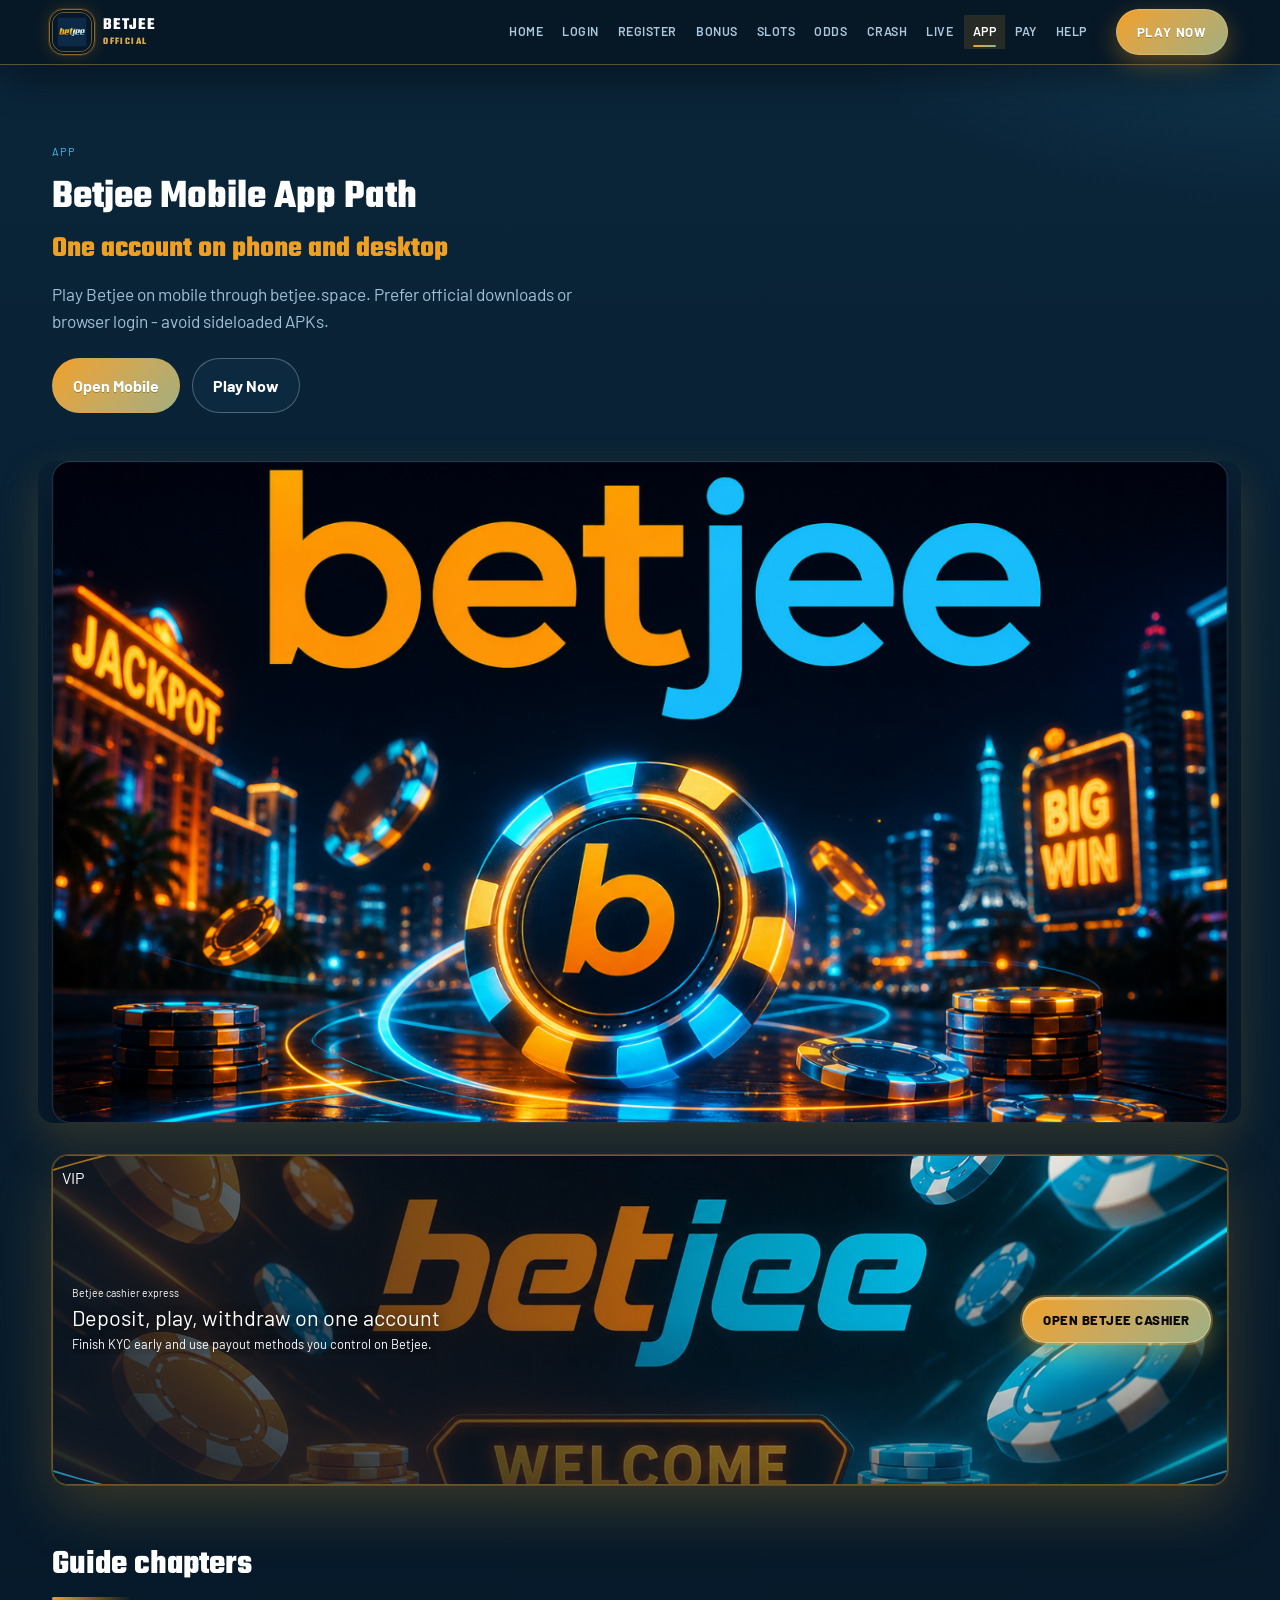
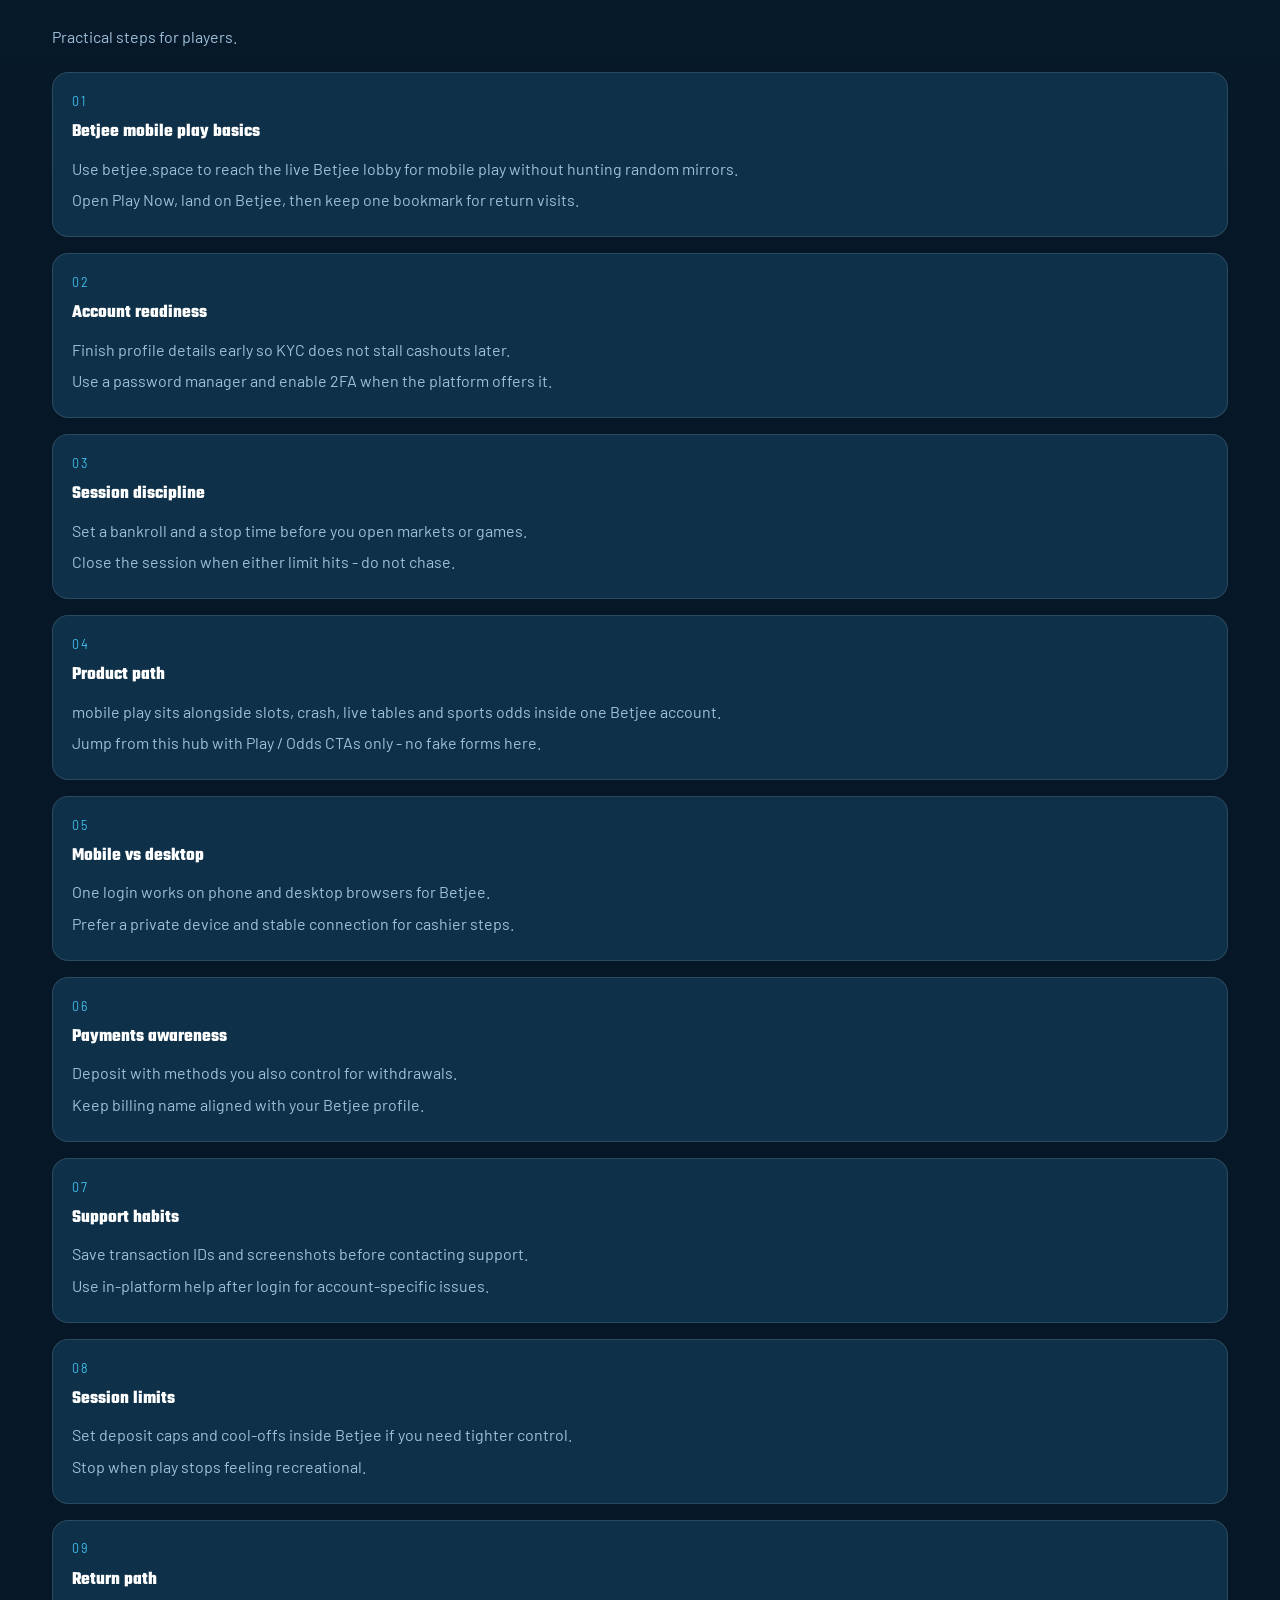
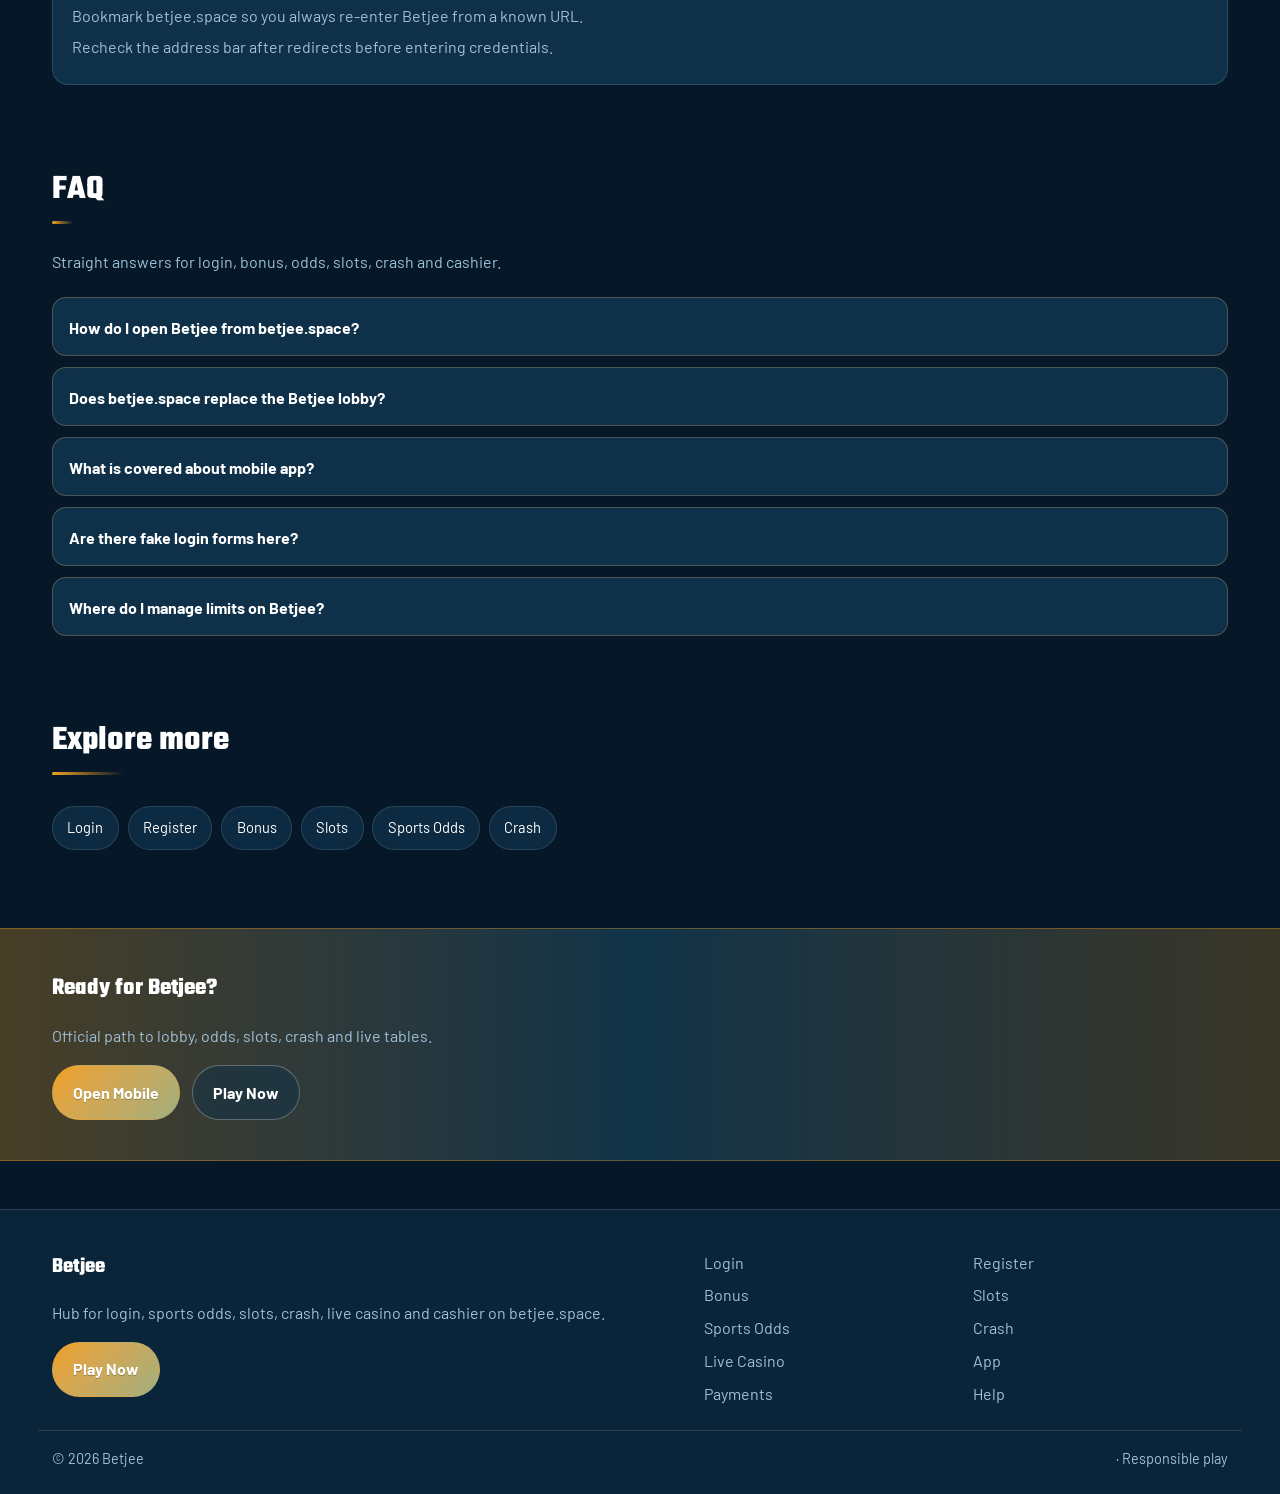
==== bjee-app.html @ 53c9a6a2 "Launch Betjee hub on betjee.space" ====
<!DOCTYPE html>
<html lang="en">
<head>
<meta charset="utf-8">
<meta name="viewport" content="width=device-width, initial-scale=1">
<title>Betjee App &amp; Mobile Play - Same Account | betjee.space</title>
<meta name="description" content="Use Betjee on mobile via betjee.space: one account, browser tips, secure sessions.">
<meta name="keywords" content="Betjee, Betjee App, Betjee login, Betjee bonus, Betjee slots, Betjee odds, betjee.space">
<meta name="robots" content="index,follow,max-image-preview:large">
<link rel="canonical" href="https://betjee.space/bjee-app.html">
<meta property="og:type" content="website">
<meta property="og:site_name" content="Betjee">
<meta property="og:title" content="Betjee App &amp; Mobile Play - Same Account | betjee.space">
<meta property="og:description" content="Use Betjee on mobile via betjee.space: one account, browser tips, secure sessions.">
<meta property="og:url" content="https://betjee.space/bjee-app.html">
<meta property="og:image" content="https://betjee.space/assets/pages/bjee-app.jpg">
<meta name="twitter:card" content="summary_large_image">
<meta name="twitter:title" content="Betjee App &amp; Mobile Play - Same Account | betjee.space">
<meta name="twitter:description" content="Use Betjee on mobile via betjee.space: one account, browser tips, secure sessions.">
<meta name="twitter:image" content="https://betjee.space/assets/pages/bjee-app.jpg">
<link rel="icon" href="/favicon.ico" sizes="any">
<link rel="icon" type="image/png" sizes="48x48" href="/favicon-48x48.png">
<link rel="icon" type="image/png" sizes="96x96" href="/favicon-96x96.png">
<link rel="icon" type="image/png" sizes="192x192" href="/favicon-192x192.png">
<link rel="apple-touch-icon" sizes="180x180" href="/apple-touch-icon.png">
<link rel="manifest" href="/site.webmanifest">
<link rel="preconnect" href="https://fonts.googleapis.com">
<link rel="preconnect" href="https://fonts.gstatic.com" crossorigin>
<link href="https://fonts.googleapis.com/css2?family=Teko:wght@600;700&family=Barlow:wght@400;600;700&display=swap" rel="stylesheet">
<link rel="stylesheet" href="/css/styles.css">
<link rel="stylesheet" href="/css/i18n.css">
<script type="application/ld+json">{"@context":"https://schema.org","@type":"FAQPage","url":"https://betjee.space/bjee-app.html","mainEntity":[{"@type":"Question","name":"How do I open Betjee from betjee.space?","acceptedAnswer":{"@type":"Answer","text":"Tap Play Now on betjee.space, follow through to the live Betjee site, then complete login or registration there."}},{"@type":"Question","name":"Does betjee.space replace the Betjee lobby?","acceptedAnswer":{"@type":"Answer","text":"No. betjee.space is an SEO hub for login, bonus path, odds, slots, crash, live casino and cashier. Real games run on Betjee after you continue."}},{"@type":"Question","name":"What is covered about mobile app?","acceptedAnswer":{"@type":"Answer","text":"This page explains practical mobile app steps for Betjee players: safe entry, product location, session limits and where to continue via Play Now."}},{"@type":"Question","name":"Are there fake login forms here?","acceptedAnswer":{"@type":"Answer","text":"No. Never enter passwords on the hub. Credentials belong only on the live Betjee site after you leave this page."}},{"@type":"Question","name":"Where do I manage limits on Betjee?","acceptedAnswer":{"@type":"Answer","text":"Use deposit limits, reality checks and cool-offs inside the logged-in Betjee account tools."}}]}</script>
</head>
<body class="layout-0 page">
<header class="site-header" id="siteHeader">
<div class="wrap header-bar">
<a class="brand" href="/" aria-label="Betjee home">
<span class="brand-mark"><img src="/assets/brand/logo.png" alt="Betjee logo" width="40" height="40"></span>
<span class="brand-copy"><span class="brand-name">Betjee</span><span class="brand-tag">Official</span></span>
</a>
<button class="nav-toggle" id="navToggle" aria-expanded="false" aria-controls="siteNav" type="button" aria-label="Open menu"><span></span><span></span><span></span></button>
<nav class="site-nav" id="siteNav" aria-label="Primary"><a class="nav-link" href="/">Home</a><a class="nav-link" href="/bjee-login.html">Login</a><a class="nav-link" href="/bjee-register.html">Register</a><a class="nav-link" href="/bjee-bonus.html">Bonus</a><a class="nav-link" href="/bjee-slots.html">Slots</a><a class="nav-link" href="/bjee-odds.html">Odds</a><a class="nav-link" href="/bjee-crash.html">Crash</a><a class="nav-link" href="/bjee-live.html">Live</a><a class="nav-link is-active" href="/bjee-app.html">App</a><a class="nav-link" href="/bjee-pay.html">Pay</a><a class="nav-link" href="/bjee-help.html">Help</a></nav>
<a class="btn btn-accent header-cta" href="https://martell890.online/bvNtFCG2?sub_id_1=betjee.space" rel="nofollow sponsored noopener" target="_blank">Play Now</a>
</div>
</header>
<section class="page-hero"><div class="wrap">
<div class="eyebrow">App</div>
<h1>Betjee Mobile App Path<em>One account on phone and desktop</em></h1>
<p class="lead">Play Betjee on mobile through betjee.space. Prefer official downloads or browser login - avoid sideloaded APKs.</p>
<div class="cta-row">
<a class="btn btn-accent" href="https://martell890.online/bvNtFCG2?sub_id_1=betjee.space" rel="nofollow sponsored noopener" target="_blank">Open Mobile</a>
<a class="btn btn-ghost" href="https://martell890.online/bvNtFCG2?sub_id_1=betjee.space" rel="nofollow sponsored noopener" target="_blank">Play Now</a>
</div>

</div></section>
<div class="page-cover wrap"><img src="/assets/pages/bjee-app.jpg" alt="App cover" width="1200" height="675" loading="eager"></div>
<div class="wrap"><a class="promo-fx promo-vip reveal" href="https://martell890.online/bvNtFCG2?sub_id_1=betjee.space" rel="nofollow sponsored noopener" target="_blank">
<span class="promo-badge">VIP</span>
<span class="promo-fx-glow" aria-hidden="true"></span>
<span class="promo-fx-scan" aria-hidden="true"></span>
<span class="promo-fx-particles" aria-hidden="true"></span>
<span class="promo-fx-rays" aria-hidden="true"></span>
<span class="promo-fx-ring" aria-hidden="true"></span>
<div class="promo-media"><img src="/assets/promo/promo-cashier.jpg" alt="Betjee promo" width="960" height="540" loading="lazy"></div>
<div class="promo-copy"><span class="promo-kicker">Betjee cashier express</span><div class="promo-title">Deposit, play, withdraw on one account</div><p class="promo-sub">Finish KYC early and use payout methods you control on Betjee.</p></div>
<span class="promo-cta"><span class="promo-cta-shine" aria-hidden="true"></span><span class="promo-cta-label">Open Betjee cashier</span></span>
</a></div>
<section class="chapters wrap"><div class="section-head"><h2>Guide chapters</h2><p class="mute">Practical steps for players.</p></div><div class="chapter-grid"><article class="chapter"><div class="chapter-n">01</div><h3>Betjee mobile play basics</h3><p>Use betjee.space to reach the live Betjee lobby for mobile play without hunting random mirrors.</p><p>Open Play Now, land on Betjee, then keep one bookmark for return visits.</p></article><article class="chapter"><div class="chapter-n">02</div><h3>Account readiness</h3><p>Finish profile details early so KYC does not stall cashouts later.</p><p>Use a password manager and enable 2FA when the platform offers it.</p></article><article class="chapter"><div class="chapter-n">03</div><h3>Session discipline</h3><p>Set a bankroll and a stop time before you open markets or games.</p><p>Close the session when either limit hits - do not chase.</p></article><article class="chapter"><div class="chapter-n">04</div><h3>Product path</h3><p>mobile play sits alongside slots, crash, live tables and sports odds inside one Betjee account.</p><p>Jump from this hub with Play / Odds CTAs only - no fake forms here.</p></article><article class="chapter"><div class="chapter-n">05</div><h3>Mobile vs desktop</h3><p>One login works on phone and desktop browsers for Betjee.</p><p>Prefer a private device and stable connection for cashier steps.</p></article><article class="chapter"><div class="chapter-n">06</div><h3>Payments awareness</h3><p>Deposit with methods you also control for withdrawals.</p><p>Keep billing name aligned with your Betjee profile.</p></article><article class="chapter"><div class="chapter-n">07</div><h3>Support habits</h3><p>Save transaction IDs and screenshots before contacting support.</p><p>Use in-platform help after login for account-specific issues.</p></article><article class="chapter"><div class="chapter-n">08</div><h3>Session limits</h3><p>Set deposit caps and cool-offs inside Betjee if you need tighter control.</p><p>Stop when play stops feeling recreational.</p></article><article class="chapter"><div class="chapter-n">09</div><h3>Return path</h3><p>Bookmark betjee.space so you always re-enter Betjee from a known URL.</p><p>Recheck the address bar after redirects before entering credentials.</p></article></div></section>
<section class="faq wrap" id="faq"><div class="section-head"><h2>FAQ</h2><p class="mute">Straight answers for login, bonus, odds, slots, crash and cashier.</p></div><div class="faq-list"><details class="faq-item"><summary>How do I open Betjee from betjee.space?</summary><p>Tap Play Now on betjee.space, follow through to the live Betjee site, then complete login or registration there.</p></details><details class="faq-item"><summary>Does betjee.space replace the Betjee lobby?</summary><p>No. betjee.space is an SEO hub for login, bonus path, odds, slots, crash, live casino and cashier. Real games run on Betjee after you continue.</p></details><details class="faq-item"><summary>What is covered about mobile app?</summary><p>This page explains practical mobile app steps for Betjee players: safe entry, product location, session limits and where to continue via Play Now.</p></details><details class="faq-item"><summary>Are there fake login forms here?</summary><p>No. Never enter passwords on the hub. Credentials belong only on the live Betjee site after you leave this page.</p></details><details class="faq-item"><summary>Where do I manage limits on Betjee?</summary><p>Use deposit limits, reality checks and cool-offs inside the logged-in Betjee account tools.</p></details></div></section>
<section class="related wrap"><div class="section-head"><h2>Explore more</h2></div><div class="chip-row"><a class="chip" href="/bjee-login.html">Login</a><a class="chip" href="/bjee-register.html">Register</a><a class="chip" href="/bjee-bonus.html">Bonus</a><a class="chip" href="/bjee-slots.html">Slots</a><a class="chip" href="/bjee-odds.html">Sports Odds</a><a class="chip" href="/bjee-crash.html">Crash</a></div></section>
<section class="cta-band"><div class="wrap cta-inner">
<h2>Ready for Betjee?</h2>
<p class="mute">Official path to lobby, odds, slots, crash and live tables.</p>
<div class="cta-row">
<a class="btn btn-accent" href="https://martell890.online/bvNtFCG2?sub_id_1=betjee.space" rel="nofollow sponsored noopener" target="_blank">Open Mobile</a>
<a class="btn btn-ghost" href="https://martell890.online/bvNtFCG2?sub_id_1=betjee.space" rel="nofollow sponsored noopener" target="_blank">Play Now</a>
</div></div></section>
<footer class="site-footer">
<div class="wrap footer-grid">
<div>
<div class="footer-brand">Betjee</div>
<p class="mute">Hub for login, sports odds, slots, crash, live casino and cashier on betjee.space.</p>
<a class="btn btn-accent" href="https://martell890.online/bvNtFCG2?sub_id_1=betjee.space" rel="nofollow sponsored noopener" target="_blank">Play Now</a>
</div>
<div class="footer-links"><a href="/bjee-login.html">Login</a><a href="/bjee-register.html">Register</a><a href="/bjee-bonus.html">Bonus</a><a href="/bjee-slots.html">Slots</a><a href="/bjee-odds.html">Sports Odds</a><a href="/bjee-crash.html">Crash</a><a href="/bjee-live.html">Live Casino</a><a href="/bjee-app.html">App</a><a href="/bjee-pay.html">Payments</a><a href="/bjee-help.html">Help</a></div>
</div>
<div class="wrap footer-base"><span>&copy; 2026 Betjee</span><span> &middot; Responsible play</span></div>
</footer>
<script src="/js/main.js"></script>
<script src="/js/i18n-dict.js"></script>
<script src="/js/i18n.js"></script>
</body>
</html>
---- css/styles.css ----
:root{
--bg:#061828;--surface:#0E3048;--text:#FFFFFF;--mute:#A0C0D8;
--accent:#F0A020;--accent2:#40C0F0;
--font-display:'Teko',Georgia,serif;--font-body:'Barlow',system-ui,sans-serif;
--radius:18px;--line:color-mix(in srgb,var(--text) 12%,transparent);
--shadow:0 18px 50px color-mix(in srgb,#000 45%,transparent);
}
*{box-sizing:border-box}html{scroll-behavior:smooth}
body{margin:0;font-family:var(--font-body);color:var(--text);line-height:1.6;min-height:100vh;background:
radial-gradient(1100px 500px at 10% -10%,color-mix(in srgb,var(--accent) 16%,transparent),transparent 55%),
radial-gradient(900px 420px at 100% 0%,color-mix(in srgb,var(--accent2) 14%,transparent),transparent 50%),
linear-gradient(180deg,color-mix(in srgb,var(--surface) 55%,var(--bg)),var(--bg) 38%,var(--bg))}
img{max-width:100%;display:block}a{color:inherit;text-decoration:none}
.wrap{width:min(1120px,92%);margin:0 auto}.mute{color:var(--mute)}
.site-header{position:sticky;top:0;z-index:50;backdrop-filter:blur(10px);background:color-mix(in srgb,var(--bg) 55%,transparent);border-bottom:1px solid transparent;transition:.25s ease}
.site-header.is-solid{background:color-mix(in srgb,var(--bg) 92%,transparent);border-bottom-color:var(--line);box-shadow:0 8px 30px color-mix(in srgb,#000 25%,transparent)}
.header-inner{display:flex;align-items:center;gap:1rem;min-height:72px}
.brand{display:flex;align-items:center;gap:.7rem;font-family:var(--font-display);font-weight:700}
.brand img{width:44px;height:44px;object-fit:cover;border-radius:10px;border:1px solid var(--line);background:var(--surface)}
.site-nav{display:none;gap:.15rem;flex-wrap:wrap}
.nav-link{padding:.45rem .7rem;border-radius:999px;color:var(--mute);font-size:.92rem}
.nav-link:hover,.nav-link.is-active{color:var(--text);background:color-mix(in srgb,var(--accent) 14%,transparent)}
.nav-toggle{margin-left:auto;background:var(--surface);border:1px solid var(--line);color:var(--text);border-radius:999px;padding:.45rem .9rem;cursor:pointer}
.header-cta{display:none}
@media(min-width:980px){.nav-toggle{display:none}.site-nav{display:flex;margin-left:auto}.header-cta{display:inline-flex;margin-left:.4rem}}
body.nav-open .site-nav{display:flex}
.btn{display:inline-flex;align-items:center;justify-content:center;gap:.4rem;padding:.85rem 1.25rem;border-radius:999px;font-weight:700;border:1px solid transparent;transition:.2s ease}
.btn-accent{background:linear-gradient(135deg,var(--accent),color-mix(in srgb,var(--accent2) 45%,var(--accent)));color:#fff;text-shadow:0 1px 0 color-mix(in srgb,#000 25%,transparent)}
.btn-accent:hover{filter:brightness(1.06);transform:translateY(-1px)}
.btn-ghost{border-color:color-mix(in srgb,var(--text) 28%,transparent);color:var(--text);background:color-mix(in srgb,var(--surface) 50%,transparent)}
.btn-ghost:hover{border-color:var(--accent);color:var(--accent)}
.hero{text-align:center;padding:5.5rem 0 3.5rem}.hero-grid{display:grid;gap:2rem;justify-items:center;max-width:920px;margin:0 auto}.hero-visual{width:min(100%,420px);aspect-ratio:1.15;border-radius:28px 8px 28px 8px}
.eyebrow{display:inline-block;font-size:.68rem;letter-spacing:.12em;text-transform:uppercase;color:var(--accent2);margin-bottom:.35rem}
.hero h1{font-family:var(--font-display);font-size:clamp(1.25rem,2.2vw,1.7rem);line-height:1.12;margin:0 0 .5rem;font-weight:700}
.hero h1 span{display:block;color:color-mix(in srgb,var(--accent) 85%,var(--text))}
.lead{font-size:1.08rem;color:var(--mute);max-width:54ch;margin:0 0 1.4rem}
.cta-row{display:flex;flex-wrap:wrap;gap:.75rem}
.hero-visual{background:linear-gradient(145deg,color-mix(in srgb,var(--accent) 35%,var(--surface)),var(--surface) 45%,color-mix(in srgb,var(--accent2) 30%,var(--bg))),repeating-linear-gradient(-28deg,transparent,transparent 12px,color-mix(in srgb,var(--text) 4%,transparent) 12px,color-mix(in srgb,var(--text) 4%,transparent) 13px);border:1px solid var(--line);box-shadow:var(--shadow);position:relative;overflow:hidden;min-height:220px}
.hero-visual::after{content:"";position:absolute;inset:18% 12%;border:1px solid color-mix(in srgb,var(--accent) 40%,transparent);border-radius:inherit;opacity:.7}
.section{padding:3.2rem 0}.section-head{margin-bottom:1.4rem}
.section-head h2{font-family:var(--font-display);font-size:clamp(1.55rem,3vw,2.15rem);margin:0 0 .45rem}
.odds-board{display:grid;gap:.8rem}
.odds-row{display:grid;gap:.7rem;align-items:center;background:color-mix(in srgb,var(--surface) 88%,transparent);border:1px solid var(--line);border-radius:var(--radius);padding:1rem 1.1rem}
@media(min-width:760px){.odds-row{grid-template-columns:1.2fr 1fr auto}}
.odds-meta{font-size:.85rem;color:var(--mute)}.odds-match{font-weight:700;font-size:1.05rem}
.odds-prices{display:flex;gap:.45rem;flex-wrap:wrap}
.price{min-width:64px;text-align:center;padding:.45rem .55rem;border-radius:12px;background:color-mix(in srgb,var(--bg) 70%,transparent);border:1px solid var(--line);font-weight:700}
.price small{display:block;font-weight:600;color:var(--mute);font-size:.72rem}
.card-grid{display:grid;grid-template-columns:repeat(2,1fr);gap:.85rem}
@media(min-width:720px){.card-grid{grid-template-columns:repeat(3,1fr)}}
@media(min-width:980px){.card-grid{grid-template-columns:repeat(5,1fr)}}
.game-card{background:var(--surface);border:1px solid var(--line);border-radius:16px;padding:1rem;min-height:120px;display:flex;flex-direction:column;justify-content:flex-end;position:relative;overflow:hidden}
.game-card::before{content:"";position:absolute;inset:0;background:linear-gradient(160deg,color-mix(in srgb,var(--accent) 22%,transparent),transparent 55%)}
.game-card>*{position:relative;z-index:1}
.game-card h3{margin:0;font-size:.98rem;font-family:var(--font-display)}
.game-card .tag{font-size:.75rem;color:var(--accent2);margin-bottom:.35rem;text-transform:uppercase;letter-spacing:.08em}
.crash-grid,.live-grid{display:grid;gap:.85rem}
@media(min-width:700px){.crash-grid{grid-template-columns:repeat(2,1fr)}.live-grid{grid-template-columns:repeat(3,1fr)}}
@media(min-width:1000px){.crash-grid{grid-template-columns:repeat(3,1fr)}}
.panel{background:linear-gradient(180deg,color-mix(in srgb,var(--surface) 92%,var(--accent)),var(--surface));border:1px solid var(--line);border-radius:var(--radius);padding:1.15rem 1.2rem}
.panel h3{margin:0 0 .35rem;font-family:var(--font-display)}
.bonus-box{display:grid;gap:1.2rem;background:color-mix(in srgb,var(--surface) 90%,transparent);border:1px solid color-mix(in srgb,var(--accent) 35%,var(--line));border-radius:24px;padding:1.5rem}
@media(min-width:860px){.bonus-box{grid-template-columns:1.4fr .8fr;align-items:center}}
.seo-stack{display:grid;gap:1rem}@media(min-width:800px){.seo-stack{grid-template-columns:repeat(2,1fr)}}
.seo-card{padding:1.2rem;border-radius:16px;background:var(--surface);border:1px solid var(--line)}
.seo-card h3{margin:0 0 .5rem;font-size:1.05rem;font-family:var(--font-display)}
.faq-list{display:grid;gap:.65rem}
.faq-item{background:var(--surface);border:1px solid var(--line);border-radius:14px;padding:.2rem 1rem 0}
.faq-item summary{cursor:pointer;font-weight:700;padding:.9rem 0;list-style:none}
.faq-item summary::-webkit-details-marker{display:none}
.faq-item p{margin:0 0 1rem;color:var(--mute)}
.cta-band{margin:2.5rem 0 0;padding:2.5rem 0;background:linear-gradient(90deg,color-mix(in srgb,var(--accent2) 18%,var(--bg)),color-mix(in srgb,var(--accent) 14%,var(--bg)));border-top:1px solid var(--line);border-bottom:1px solid var(--line)}
.cta-inner h2{font-family:var(--font-display);margin:0 0 .5rem}
.page-hero{padding:4.5rem 0 1.75rem;overflow:visible}
.page-hero h1{font-family:var(--font-display);font-size:clamp(1.75rem,3.6vw,2.55rem);line-height:1.22;margin:0 0 .8rem;padding-top:.18em;overflow:visible}
.page-hero h1 em{font-style:normal;color:var(--accent);display:block;font-size:.72em;margin-top:.4rem;line-height:1.25;padding-top:.06em}
.gate{margin:1.2rem 0 0;padding:1rem 1.15rem;border-left:3px solid var(--accent);background:color-mix(in srgb,var(--surface) 80%,transparent);border-radius:0 14px 14px 0}
.chapter-grid{display:grid;gap:1rem}
.chapter{background:var(--surface);border:1px solid var(--line);border-radius:16px;padding:1.15rem 1.2rem}
.chapter-n{font-size:.78rem;letter-spacing:.12em;text-transform:uppercase;color:var(--accent2);margin-bottom:.35rem}
.chapter h3{margin:0 0 .55rem;font-family:var(--font-display);font-size:1.15rem}
.chapter p{margin:.35rem 0;color:var(--mute)}
.chip-row{display:flex;flex-wrap:wrap;gap:.55rem}
.chip{padding:.55rem .9rem;border-radius:999px;border:1px solid var(--line);background:color-mix(in srgb,var(--surface) 80%,transparent);font-size:.92rem}
.chip:hover{border-color:var(--accent);color:var(--accent)}
.related,.chapters,.faq{padding:2.4rem 0}
.site-footer{margin-top:3rem;padding:2.5rem 0 1.5rem;border-top:1px solid var(--line);background:color-mix(in srgb,var(--surface) 55%,var(--bg))}
.footer-grid{display:grid;gap:1.5rem}@media(min-width:800px){.footer-grid{grid-template-columns:1.2fr 1fr}}
.footer-brand{font-family:var(--font-display);font-size:1.35rem;font-weight:700;margin-bottom:.5rem}
.footer-links{display:grid;grid-template-columns:repeat(2,1fr);gap:.45rem .8rem}
.footer-links a{color:var(--mute)}.footer-links a:hover{color:var(--accent)}
.footer-base{display:flex;justify-content:space-between;gap:1rem;flex-wrap:wrap;margin-top:1.5rem;padding-top:1rem;border-top:1px solid var(--line);color:var(--mute);font-size:.9rem}
.layout-0 .hero-visual{outline:1px solid color-mix(in srgb,var(--accent) 25%,transparent);outline-offset:6px}
.promo-rail,.promo-rail-inner,.promo-pill,.promo-text,.promo-link{display:none!important}
.site-header{position:sticky;top:0;z-index:50;background:color-mix(in srgb,var(--bg) 94%,#000);border-bottom:1px solid color-mix(in srgb,var(--accent) 28%,var(--line));box-shadow:0 10px 40px color-mix(in srgb,#000 45%,transparent);backdrop-filter:blur(18px) saturate(1.15)}
.site-header.is-solid{background:color-mix(in srgb,var(--bg) 98%,#000);border-bottom-color:color-mix(in srgb,var(--accent) 40%,var(--line));box-shadow:0 12px 44px color-mix(in srgb,#000 55%,transparent)}
.header-bar,.header-inner{display:grid;grid-template-columns:auto 1fr auto;align-items:center;gap:.85rem;min-height:64px;padding:.55rem 0;position:relative}
.brand{display:flex;align-items:center;gap:.7rem;min-width:0;text-decoration:none}
.brand-mark{position:relative;display:grid;place-items:center;flex:0 0 auto}
.brand-mark::after{content:"";position:absolute;inset:-3px;border-radius:14px;border:1px solid color-mix(in srgb,var(--accent) 65%,transparent);box-shadow:0 0 0 1px color-mix(in srgb,var(--accent) 18%,transparent),0 0 18px color-mix(in srgb,var(--accent) 22%,transparent);opacity:.85}
.brand img,.brand-mark img{width:40px;height:40px;object-fit:cover;border-radius:12px;display:block;border:1px solid color-mix(in srgb,var(--accent) 35%,var(--line));background:var(--surface);position:relative;z-index:1}
.brand-copy{display:flex;flex-direction:column;line-height:1.05;min-width:0;gap:.12rem}
.brand-name{font-family:var(--font-display);font-weight:700;font-size:1.05rem;letter-spacing:.04em;text-transform:uppercase;white-space:nowrap;overflow:hidden;text-overflow:ellipsis;color:var(--text)}
.brand-tag{font-size:.62rem;letter-spacing:.14em;text-transform:uppercase;color:color-mix(in srgb,var(--accent) 75%,var(--mute));font-weight:700}
.site-nav{display:none;align-items:center;justify-content:center;gap:.1rem;flex-wrap:nowrap;min-width:0}
.nav-link{position:relative;padding:.45rem .55rem;border-radius:0;color:color-mix(in srgb,var(--mute) 88%,var(--text));font-size:.78rem;font-weight:600;letter-spacing:.04em;text-transform:uppercase;background:transparent;transition:color .2s ease}
.nav-link:hover{color:var(--text);background:transparent}
.nav-link.is-active{color:var(--text)}
.nav-link.is-active::after,.nav-link:hover::after{content:"";position:absolute;left:.55rem;right:.55rem;bottom:.15rem;height:2px;border-radius:2px;background:linear-gradient(90deg,var(--accent),color-mix(in srgb,var(--accent2) 60%,var(--accent)))}
.nav-toggle{margin-left:auto;width:42px;height:42px;border-radius:12px;border:1px solid color-mix(in srgb,var(--accent) 30%,var(--line));background:color-mix(in srgb,var(--surface) 80%,transparent);display:inline-grid;place-content:center;gap:5px;cursor:pointer;padding:0}
.nav-toggle span{display:block;width:18px;height:2px;border-radius:2px;background:var(--text)}
.header-cta{display:none;padding:.72rem 1.25rem!important;font-size:.82rem!important;letter-spacing:.06em;text-transform:uppercase;border-radius:999px;box-shadow:0 8px 24px color-mix(in srgb,var(--accent) 35%,transparent);border:1px solid color-mix(in srgb,#fff 18%,transparent)!important}
@media(min-width:1100px){.nav-toggle{display:none}.site-nav{display:flex}.header-cta{display:inline-flex}}
@media(max-width:1099px){.header-bar,.header-inner{grid-template-columns:1fr auto auto}.site-nav{display:none}.header-cta{display:inline-flex;padding:.62rem 1rem!important;font-size:.75rem!important}}
body.nav-open .site-nav{display:flex;position:absolute;left:0;right:0;top:calc(100% + 1px);flex-direction:column;align-items:stretch;gap:0;padding:.55rem;background:color-mix(in srgb,var(--bg) 97%,#000);border:1px solid color-mix(in srgb,var(--accent) 28%,var(--line));border-radius:0 0 16px 16px;box-shadow:0 18px 40px color-mix(in srgb,#000 50%,transparent);z-index:60}
body.nav-open .nav-link{padding:.85rem 1rem;border-radius:10px;text-transform:none;letter-spacing:.02em;font-size:.95rem}
body.nav-open .nav-link.is-active,body.nav-open .nav-link:hover{background:color-mix(in srgb,var(--accent) 14%,transparent)}
body.nav-open .nav-link.is-active::after,body.nav-open .nav-link:hover::after{display:none}
@keyframes brandPulse{0%,100%{opacity:.55}50%{opacity:1}}
.hero{padding:.7rem 0 .85rem !important;text-align:left !important}
.hero-band{padding:0 !important;background:transparent !important;border:0 !important}
.hero-shell{display:grid;gap:.85rem;align-items:center;max-width:none;margin:0;justify-items:stretch}
@media(min-width:920px){.hero-shell{grid-template-columns:1.2fr .8fr;gap:1.1rem;min-height:0;max-height:calc(100vh - 88px)}}
.hero-copy{max-width:540px}
.hero .eyebrow{margin-bottom:.28rem !important;font-size:.65rem !important}
.hero h1{font-size:clamp(1.2rem,2vw,1.65rem) !important;line-height:1.12 !important;margin:0 0 .4rem !important}
.hero h1 span{font-size:.8em;margin-top:.15rem}
.hero .lead{font-size:.9rem !important;line-height:1.35 !important;margin:0 0 .65rem !important;display:-webkit-box;-webkit-line-clamp:2;-webkit-box-orient:vertical;overflow:hidden}
.hero .cta-row{gap:.4rem}
.hero .btn{padding:.5rem .85rem;font-size:.86rem}
.nav-link{/* premium nav */}
.btn.btn-sm{padding:.4rem .75rem;font-size:.82rem}
.hero-visual.hero-stage,.hero-stage{clip-path:none !important;outline:none !important;transform:perspective(900px) rotateX(var(--hy,0deg)) rotateY(var(--hx,0deg));--hx:0deg;--hy:0deg;position:relative;isolation:isolate;transform-style:preserve-3d;transition:transform .35s ease;padding:0;background:var(--surface);border:0;box-shadow:none;width:100% !important;max-width:240px;margin-inline:auto;aspect-ratio:3/4;height:auto;min-height:0;max-height:min(300px,calc(100vh - 130px));border-radius:16px;overflow:hidden;display:block}
@media(min-width:920px){.hero-visual.hero-stage,.hero-stage{max-width:min(300px,34vw);width:100% !important;height:auto;max-height:min(380px,calc(100vh - 100px));aspect-ratio:3/4;margin-inline:0;justify-self:end}}
.hero-stage::after{display:none !important}
.hero-glow{position:absolute;inset:-14% -10%;background:radial-gradient(circle at 50% 40%,color-mix(in srgb,var(--accent) 45%,transparent),transparent 62%);filter:blur(18px);animation:glowDrift 5.5s ease-in-out infinite alternate;z-index:0;pointer-events:none}
.hero-img{position:absolute;inset:0;z-index:1;width:100%;height:100%;object-fit:cover;object-position:center top;border-radius:0;border:0;box-shadow:none;aspect-ratio:auto;min-height:0;max-height:none;animation:heroKen 12s ease-in-out infinite alternate;transform-origin:center top;will-change:transform;background:transparent}
.game-card img,.media-panel img{animation:tileKen 9s ease-in-out infinite alternate;transform-origin:center center;will-change:transform}
.page-cover img{animation:tileKen 11s ease-in-out infinite alternate;transform-origin:center center}
@keyframes tileKen{from{transform:scale(1)}to{transform:scale(1.12)}}
@keyframes heroKen{from{transform:scale(1)}to{transform:scale(1.1) translate3d(0,-1.5%,0)}}
@media(min-width:920px){.hero-img{min-height:0;height:100%;width:100%}}
.hero-shine{position:absolute;inset:0;z-index:2;border-radius:inherit;pointer-events:none;overflow:hidden}
.hero-shine::before{content:"";position:absolute;top:-20%;left:-40%;width:45%;height:140%;background:linear-gradient(90deg,transparent,color-mix(in srgb,#fff 22%,transparent),transparent);transform:skewX(-18deg);animation:shineSweep 4.8s ease-in-out infinite}
.hero-badge{position:absolute;left:8px;bottom:8px;z-index:3;padding:.25rem .5rem;border-radius:999px;font-size:.58rem;font-weight:800;letter-spacing:.04em;text-transform:uppercase;background:color-mix(in srgb,var(--bg) 72%,transparent);border:1px solid color-mix(in srgb,var(--accent) 45%,transparent);backdrop-filter:blur(8px)}
@keyframes glowDrift{from{transform:translate3d(-2%,-1%,0) scale(1)}to{transform:translate3d(3%,2%,0) scale(1.08)}}
@keyframes shineSweep{0%,30%{transform:translateX(0) skewX(-18deg);opacity:0}45%{opacity:.55}70%,100%{transform:translateX(320%) skewX(-18deg);opacity:0}}
.bonus-spotlight .section-head h2{font-size:clamp(1.7rem,3.2vw,2.35rem)}
.bonus-box-accent{position:relative;overflow:hidden;border:1px solid color-mix(in srgb,var(--accent) 55%,var(--line));background:
linear-gradient(135deg,color-mix(in srgb,var(--accent) 18%,var(--surface)),var(--surface) 42%,color-mix(in srgb,var(--accent2) 10%,var(--surface)));
box-shadow:0 18px 50px color-mix(in srgb,var(--accent) 18%,transparent)}
.bonus-box-accent::before{content:"";position:absolute;inset:-40% auto auto -20%;width:280px;height:280px;border-radius:50%;background:radial-gradient(circle,color-mix(in srgb,var(--accent) 35%,transparent),transparent 70%);pointer-events:none}
.bonus-kicker{display:inline-flex;align-items:center;gap:.35rem;margin-bottom:.7rem;padding:.35rem .7rem;border-radius:999px;font-size:.75rem;font-weight:800;letter-spacing:.08em;text-transform:uppercase;color:#0a0a0a;background:linear-gradient(135deg,var(--accent),color-mix(in srgb,var(--accent2) 55%,var(--accent)))}
.bonus-box-accent h3{position:relative;z-index:1;font-size:clamp(1.25rem,2.4vw,1.65rem);margin:0 0 .7rem}
.bonus-box-accent p,.bonus-box-accent ul{position:relative;z-index:1}
.bonus-cta-panel{position:relative;z-index:1;display:flex;flex-direction:column;gap:.85rem;align-items:flex-end;justify-content:center;padding:1rem;border-radius:18px;background:color-mix(in srgb,var(--bg) 35%,transparent);border:1px solid color-mix(in srgb,var(--accent) 30%,var(--line))}
.bonus-cta-note{margin:0;font-weight:700;color:var(--text);font-size:.95rem}
.reveal{opacity:0;transform:translateY(18px);transition:opacity .55s ease,transform .55s ease}
.reveal.is-in{opacity:1;transform:none}
.game-card,.media-panel,.odds-row,.bonus-box{opacity:0;transform:translateY(14px);transition:opacity .5s ease,transform .5s ease}
.game-card.is-in,.media-panel.is-in,.odds-row.is-in,.bonus-box.is-in{opacity:1;transform:none}
.game-card{padding:0;min-height:0;justify-content:flex-start}
.game-card::before{display:none}
.game-card a{display:flex;flex-direction:column;height:100%;color:inherit;text-decoration:none}
.game-card img{width:100%;aspect-ratio:16/11;object-fit:cover;border-radius:16px 16px 0 0;display:block;background:var(--surface)}
.game-card .card-meta{padding:.7rem .9rem .9rem}.game-card h3{font-size:.98rem;margin:.15rem 0 0;line-height:1.2}.game-card{border-radius:16px;overflow:hidden;box-shadow:0 10px 28px color-mix(in srgb,#000 28%,transparent)}
.game-card:hover{transform:translateY(-4px);border-color:color-mix(in srgb,var(--accent) 45%,var(--line))}
.game-card.is-in:hover{transform:translateY(-4px)}
.media-panel{padding:0;overflow:hidden;border:1px solid color-mix(in srgb,var(--accent) 28%,var(--line));background:linear-gradient(180deg,color-mix(in srgb,var(--surface) 92%,var(--accent)),var(--surface));box-shadow:0 14px 36px color-mix(in srgb,var(--accent) 14%,transparent)}
.media-panel img{width:100%;aspect-ratio:16/10;object-fit:cover;display:block;border-bottom:1px solid color-mix(in srgb,var(--accent) 25%,transparent)}
.media-panel .tag,.media-panel h3,.media-panel p,.media-panel .btn{margin-left:1rem;margin-right:1rem}
.media-panel .tag{margin-top:.75rem;color:var(--accent)!important;font-weight:800}
.media-panel h3{margin:.2rem 1rem .35rem;font-size:1.15rem}
.media-panel p{margin:0 1rem .7rem;font-size:.88rem;line-height:1.35;display:-webkit-box;-webkit-line-clamp:2;-webkit-box-orient:vertical;overflow:hidden}
.media-panel .btn{margin:0 1rem 1rem;display:inline-flex}
.game-card .tag{color:var(--accent)!important;font-weight:800}
.card-grid{gap:1rem}
.crash-grid,.live-grid{display:grid;gap:1rem;grid-template-columns:repeat(auto-fit,minmax(260px,1fr))}
.page-cover{margin:1.25rem auto 2rem;overflow:hidden;border-radius:18px}
.page-cover img{width:100%;aspect-ratio:16/9;max-height:none;height:auto;object-fit:cover;object-position:center center;border-radius:18px;border:1px solid var(--line);box-shadow:var(--shadow);display:block}

/* HOME ENERGY */
body.home{background:
radial-gradient(900px 480px at 8% -8%,color-mix(in srgb,var(--accent) 28%,transparent),transparent 55%),
radial-gradient(800px 420px at 100% 8%,color-mix(in srgb,var(--accent2) 18%,transparent),transparent 50%),
radial-gradient(700px 380px at 50% 35%,color-mix(in srgb,var(--accent) 8%,transparent),transparent 60%),
linear-gradient(180deg,color-mix(in srgb,var(--surface) 70%,var(--bg)),var(--bg) 42%,var(--bg))}
.eyebrow-pill{display:inline-flex!important;align-items:center;padding:.28rem .7rem;border-radius:999px;border:1px solid color-mix(in srgb,var(--accent) 45%,transparent);background:color-mix(in srgb,var(--accent) 14%,transparent);color:var(--accent)!important;font-weight:800;letter-spacing:.12em}
.hero h1{font-size:clamp(1.45rem,2.6vw,2.05rem)!important;line-height:1.1!important}
.hero h1 span{color:var(--accent)!important;font-weight:700}
.hero-chips{display:flex;flex-wrap:wrap;gap:.45rem;margin-top:.85rem}
.chip-hot{padding:.42rem .8rem;border-radius:999px;border:1px solid color-mix(in srgb,var(--accent) 40%,var(--line));background:color-mix(in srgb,var(--accent) 12%,var(--surface));color:var(--text);font-size:.78rem;font-weight:700;letter-spacing:.03em;transition:.2s ease}
.chip-hot:hover{border-color:var(--accent);background:color-mix(in srgb,var(--accent) 28%,var(--surface));color:#fff;transform:translateY(-1px);box-shadow:0 8px 22px color-mix(in srgb,var(--accent) 25%,transparent)}
.section{padding:2.6rem 0;position:relative}
.section-hot{background:linear-gradient(180deg,color-mix(in srgb,var(--accent) 7%,transparent),transparent 70%)}
.section-alt{background:linear-gradient(180deg,color-mix(in srgb,var(--surface) 55%,transparent),transparent 75%);border-top:1px solid color-mix(in srgb,var(--accent) 12%,transparent);border-bottom:1px solid color-mix(in srgb,var(--accent) 12%,transparent)}
.section-head h2{position:relative;display:inline-block;padding-bottom:.45rem;margin-bottom:.55rem!important}
.section-head h2::after{content:"";position:absolute;left:0;bottom:0;width:min(120px,40%);height:3px;border-radius:3px;background:linear-gradient(90deg,var(--accent),transparent)}
.section-head .mute{max-width:62ch}
.game-card{border:1px solid color-mix(in srgb,var(--accent) 18%,var(--line))!important;background:color-mix(in srgb,var(--surface) 92%,var(--accent));transition:transform .25s ease,border-color .25s ease,box-shadow .25s ease}
.game-card:hover{box-shadow:0 16px 40px color-mix(in srgb,var(--accent) 28%,transparent)!important;border-color:color-mix(in srgb,var(--accent) 55%,var(--line))!important}
.game-card .card-meta{background:linear-gradient(180deg,transparent,color-mix(in srgb,var(--bg) 35%,transparent))}
.odds-row{border-color:color-mix(in srgb,var(--accent) 22%,var(--line))!important;background:linear-gradient(135deg,color-mix(in srgb,var(--accent) 10%,var(--surface)),var(--surface))!important;box-shadow:0 10px 28px color-mix(in srgb,#000 22%,transparent)}
.price{border-color:color-mix(in srgb,var(--accent) 25%,var(--line))!important;background:color-mix(in srgb,var(--bg) 55%,var(--surface))!important}
.price:hover{border-color:var(--accent);color:var(--accent)}
.hero-stage{box-shadow:0 20px 50px color-mix(in srgb,var(--accent) 22%,transparent),0 0 0 1px color-mix(in srgb,var(--accent) 30%,transparent)!important;border-radius:20px!important}
.cta-band{background:linear-gradient(90deg,color-mix(in srgb,var(--accent) 28%,var(--bg)),color-mix(in srgb,var(--accent2) 16%,var(--bg)),color-mix(in srgb,var(--accent) 22%,var(--bg)))!important;border-color:color-mix(in srgb,var(--accent) 35%,transparent)!important}
.seo-card{border-color:color-mix(in srgb,var(--accent) 18%,var(--line));background:linear-gradient(180deg,color-mix(in srgb,var(--accent) 8%,var(--surface)),var(--surface));transition:.2s ease}
.seo-card:hover{border-color:color-mix(in srgb,var(--accent) 45%,var(--line));transform:translateY(-2px)}
.faq-item{border-color:color-mix(in srgb,var(--accent) 16%,var(--line))}
.bonus-kicker{color:#fff!important;text-shadow:0 1px 0 color-mix(in srgb,#000 30%,transparent)}
@media (prefers-reduced-motion:reduce){
.brand-mark::after,.hero-glow,.hero-img,.hero-shine::before,.game-card img,.media-panel img,.page-cover img,.promo-media img{animation:none!important}
.reveal,.game-card,.media-panel,.odds-row,.bonus-box{opacity:1;transform:none}
.hero-stage{transform:none}
}


/* ===== PROVIDERS + PROMO BANNERS ===== */
.providers-block{margin:1.25rem 0 0}
.providers-block .providers-label{font-size:.72rem;font-weight:800;letter-spacing:.14em;text-transform:uppercase;color:var(--accent);margin:0 0 .65rem}
.providers-strip{display:flex;flex-wrap:wrap;gap:.45rem}
.provider-chip{
  display:inline-flex;align-items:center;padding:.42rem .75rem;border-radius:999px;
  border:1px solid color-mix(in srgb,var(--accent) 35%,var(--line));
  background:color-mix(in srgb,var(--surface) 88%,var(--accent));
  color:var(--text);font-size:.78rem;font-weight:700;letter-spacing:.02em;
  transition:transform .35s cubic-bezier(.22,1,.36,1),border-color .3s,box-shadow .35s,background .3s;
}
.provider-chip:hover{
  transform:translateY(-2px);
  border-color:var(--accent);
  box-shadow:0 10px 24px color-mix(in srgb,var(--accent) 28%,transparent);
  background:color-mix(in srgb,var(--accent) 18%,var(--surface));
  color:#fff;
}

.promo-banner{
  display:flex;flex-wrap:wrap;align-items:center;justify-content:space-between;gap:1rem;
  margin:1.35rem auto;padding:1.05rem 1.25rem;border-radius:18px;position:relative;overflow:hidden;
  text-decoration:none;color:inherit;
  border:1px solid color-mix(in srgb,var(--accent) 45%,var(--line));
  background:linear-gradient(135deg,color-mix(in srgb,var(--accent) 22%,var(--surface)),var(--surface) 55%,color-mix(in srgb,var(--accent2) 14%,var(--bg)));
  box-shadow:0 14px 36px color-mix(in srgb,var(--accent) 16%,transparent);
  transition:transform .4s cubic-bezier(.22,1,.36,1),box-shadow .4s;
}
.promo-banner:hover{transform:translateY(-3px);box-shadow:0 18px 44px color-mix(in srgb,var(--accent) 28%,transparent);color:inherit}
.promo-banner .promo-kicker{display:block;font-size:.68rem;font-weight:800;letter-spacing:.14em;text-transform:uppercase;color:var(--accent);margin:0 0 .28rem}
.promo-banner .promo-title{margin:0;font-family:var(--font-display);font-size:clamp(1.05rem,2.2vw,1.45rem);line-height:1.2;color:var(--text)}
.promo-banner .promo-sub{margin:.35rem 0 0;font-size:.9rem;color:var(--mute);max-width:52ch}
.promo-banner .promo-cta{
  flex:0 0 auto;display:inline-flex;align-items:center;justify-content:center;
  padding:.7rem 1.15rem;border-radius:999px;font-weight:800;font-size:.86rem;letter-spacing:.04em;text-transform:uppercase;
  background:linear-gradient(135deg,var(--accent),color-mix(in srgb,var(--accent2) 50%,var(--accent)));
  color:#0a0a0a;border:1px solid color-mix(in srgb,#fff 20%,transparent);
  box-shadow:0 10px 26px color-mix(in srgb,var(--accent) 35%,transparent);
  transition:transform .35s cubic-bezier(.22,1,.36,1),filter .3s;
}
.promo-banner:hover .promo-cta{transform:scale(1.04);filter:brightness(1.08)}
.promo-banner::before{
  content:"";position:absolute;inset:0;pointer-events:none;
  background:radial-gradient(600px 120px at 10% 50%,color-mix(in srgb,var(--accent) 28%,transparent),transparent 60%);
  opacity:.7;
}

/* Different animations */
.promo-pulse{animation:promoPulse 2.8s ease-in-out infinite}
.promo-shimmer::after{
  content:"";position:absolute;top:-20%;left:-40%;width:40%;height:140%;
  background:linear-gradient(90deg,transparent,color-mix(in srgb,#fff 28%,transparent),transparent);
  transform:skewX(-18deg);animation:promoShimmer 3.8s ease-in-out infinite;pointer-events:none;
}
.promo-glow{animation:promoGlow 3.2s ease-in-out infinite}
.promo-slide .promo-title{display:inline-block;animation:promoSlide 4.5s ease-in-out infinite}
.promo-spark::before{animation:promoSpark 2.6s ease-in-out infinite}
.promo-marquee .promo-sub{overflow:hidden;white-space:nowrap;max-width:100%}
.promo-marquee .promo-sub span{display:inline-block;padding-left:100%;animation:promoMarquee 14s linear infinite}

@keyframes promoPulse{0%,100%{box-shadow:0 14px 36px color-mix(in srgb,var(--accent) 16%,transparent)}50%{box-shadow:0 18px 48px color-mix(in srgb,var(--accent) 38%,transparent)}}
@keyframes promoShimmer{0%,25%{transform:translateX(0) skewX(-18deg);opacity:0}40%{opacity:.7}70%,100%{transform:translateX(380%) skewX(-18deg);opacity:0}}
@keyframes promoGlow{0%,100%{filter:brightness(1)}50%{filter:brightness(1.08)}}
@keyframes promoSlide{0%,100%{transform:translateX(0)}50%{transform:translateX(6px)}}
@keyframes promoSpark{0%,100%{opacity:.55;transform:scale(1)}50%{opacity:1;transform:scale(1.04)}}
@keyframes promoMarquee{0%{transform:translateX(0)}100%{transform:translateX(-100%)}}

.wrap > .promo-banner,.section .promo-banner{width:100%}
@media (max-width:700px){
  .promo-banner{flex-direction:column;align-items:flex-start}
  .promo-banner .promo-cta{width:100%;text-align:center}
}
@media (prefers-reduced-motion:reduce){
  .promo-pulse,.promo-glow,.promo-slide .promo-title,.promo-spark::before,.promo-marquee .promo-sub span,.promo-shimmer::after{animation:none!important}
}


/* ===== BATCH12 AUTO-MOTION (from roobet polish) ===== */
.promo-fx{animation:promoEnter .7s cubic-bezier(.16,1,.3,1) both}
.game-card img,.media-panel img{
  animation:tileKen 9s ease-in-out infinite alternate !important;
  transform-origin:center center;
  will-change:transform;
}
.hero-img{
  animation:heroKen 12s ease-in-out infinite alternate !important;
  transform-origin:center top;
}
.promo-media img{
  animation:promoKen 12s ease-in-out infinite alternate !important;
}
.providers-block{margin:1.25rem 0 0}
.providers-block .providers-label{font-size:.72rem;font-weight:800;letter-spacing:.14em;text-transform:uppercase;color:var(--accent);margin:0 0 .65rem}
.providers-strip{display:flex;flex-wrap:wrap;gap:.45rem}
.provider-chip{
  display:inline-flex;align-items:center;padding:.45rem .75rem;border-radius:999px;
  border:1px solid color-mix(in srgb,var(--accent) 35%,var(--line));
  background:color-mix(in srgb,var(--accent) 10%,var(--surface));
  color:var(--text);font-size:.78rem;font-weight:700;text-decoration:none;
  transition:.2s ease;
}
.provider-chip:hover{border-color:var(--accent);background:color-mix(in srgb,var(--accent) 22%,var(--surface));color:#fff}
@keyframes promoEnter{from{opacity:0;transform:translateY(14px)}to{opacity:1;transform:none}}
@keyframes promoKen{from{transform:scale(1)}to{transform:scale(1.08)}}
@keyframes tileKen{from{transform:scale(1)}to{transform:scale(1.12)}}
@keyframes heroKen{from{transform:scale(1)}to{transform:scale(1.1) translate3d(0,-1.5%,0)}}
@media (prefers-reduced-motion:reduce){
  .promo-fx,.hero-img,.game-card img,.media-panel img,.promo-media img,.provider-chip{animation:none!important}
}


/* batch13 import from batch12 final */
  .wrap{padding-left:.85rem;padding-right:.85rem}
  .provider-row,
  .providers-strip{
    gap:.45rem !important;
    overflow-x:auto !important;
    -webkit-overflow-scrolling:touch;
  }
}

@media (max-width:480px){
  .header-cta{display:none !important}
  .header-bar,
  .header-inner{
    grid-template-columns:minmax(0,1fr) auto auto !important;
  }
  .lang-switch{grid-column:2 !important}
  .nav-toggle{grid-column:3 !important}
  .lang-switch-btn .lang-code{display:none !important}
  .brand-name{font-size:.74rem !important}
  .promo-media{aspect-ratio:4 / 3 !important}
  .hero-chips .chip{font-size:.68rem !important;padding:.28rem .5rem !important}
}

@media (min-width:1100px){
  /* safety: nothing from mobile polish leaks вЂ” desktop stays as-is */
}


/* ===== REVEAL FALLBACK (ship) ===== */
.reveal,.game-card,.media-panel,.odds-row,.bonus-box{opacity:1;transform:none}
.reveal.is-in,.game-card.is-in,.media-panel.is-in,.odds-row.is-in,.bonus-box.is-in{opacity:1;transform:none}
/* ===== SLOTS-FIRST + 3 WOW PROMOS + HERO SLIM (batch12) ===== */
.wrap{width:min(1280px,94%) !important}
.hero{padding:.55rem 0 .5rem !important}
.hero-shell{grid-template-columns:1fr !important;gap:.55rem !important;max-height:none !important}
.hero-visual.hero-stage,.hero-stage{/* show restored */}
.hero-copy{max-width:72ch !important}
.hero .lead{-webkit-line-clamp:3 !important}
.providers-block{width:min(1280px,94%);margin:.75rem auto .35rem !important;padding:0 !important}
.card-grid,.crash-grid,.live-grid{width:100% !important}
.promo-fx{position:relative;overflow:hidden;isolation:isolate;transform-style:preserve-3d;border:1px solid color-mix(in srgb,var(--accent) 45%,transparent) !important;box-shadow:0 0 0 1px color-mix(in srgb,var(--accent) 25%,transparent),0 22px 60px color-mix(in srgb,var(--accent) 22%,transparent) !important}
.promo-fx::before{content:"";position:absolute;inset:-40%;z-index:0;background:conic-gradient(from 0deg,transparent 0 40%,color-mix(in srgb,var(--accent) 55%,transparent) 45%,transparent 55% 100%);animation:promoConicSpin 4.5s linear infinite;opacity:.55;pointer-events:none}
.promo-fx > *{position:relative;z-index:1}
.promo-fx-ring{display:block !important;position:absolute !important;inset:-18% !important;border:2px solid transparent !important;border-top-color:var(--accent) !important;border-radius:50% !important;animation:promoSpinRing 6s linear infinite !important;opacity:.65 !important;pointer-events:none !important;z-index:2 !important}
.promo-fx-rays{display:block !important;position:absolute !important;inset:-30% !important;background:repeating-conic-gradient(from 0deg, color-mix(in srgb,var(--accent) 18%,transparent) 0 8deg, transparent 8deg 22deg) !important;animation:promoRays 12s linear infinite !important;opacity:.22 !important;pointer-events:none !important;mix-blend-mode:screen !important;z-index:0 !important}
.promo-media img{animation:promoKenSoft 7s ease-in-out infinite alternate !important}
.promo-cta{position:relative;overflow:hidden}
.promo-cta-shine{display:block !important;position:absolute !important;inset:0 auto 0 -40% !important;width:40% !important;background:linear-gradient(90deg,transparent,#fff8,transparent) !important;animation:promoSheen 2.8s ease-in-out infinite !important;pointer-events:none !important}
.promo-neon{animation:promoFloatA 3.2s ease-in-out infinite alternate !important}
.promo-neon .promo-fx-ring{animation:promoSpinRing 3.2s linear infinite !important;border-right-color:color-mix(in srgb,var(--accent2) 80%,var(--accent)) !important;filter:drop-shadow(0 0 10px color-mix(in srgb,var(--accent) 70%,transparent)) !important}
.promo-neon .promo-media img{animation:promoZoomSpin 9s ease-in-out infinite alternate !important}
.promo-jackpot{animation:promoPulseB 2.4s ease-in-out infinite !important}
.promo-jackpot::after{content:"";position:absolute;inset:0;background:linear-gradient(120deg,transparent 30%,color-mix(in srgb,var(--accent) 35%,#fff3) 48%,transparent 62%);background-size:220% 100%;animation:promoSweep 3.4s ease-in-out infinite;pointer-events:none;z-index:3;mix-blend-mode:soft-light}
.promo-jackpot .promo-fx-particles{display:block !important;position:absolute !important;inset:0 !important;background:radial-gradient(circle at 20% 30%, color-mix(in srgb,var(--accent) 80%,#fff) 0 2px, transparent 3px),radial-gradient(circle at 70% 40%, color-mix(in srgb,var(--accent2) 80%,#fff) 0 2px, transparent 3px),radial-gradient(circle at 40% 75%, #fff8 0 1.5px, transparent 3px),radial-gradient(circle at 85% 70%, color-mix(in srgb,var(--accent) 70%,#fff) 0 2px, transparent 3px) !important;animation:promoSparkle 2.2s ease-in-out infinite !important;pointer-events:none !important;z-index:4 !important}
.promo-flame,.promo-vip,.promo-blast,.promo-roulette{animation:promoFloatC 4s cubic-bezier(.45,.05,.55,.95) infinite alternate !important}
.promo-flame .promo-fx-ring,.promo-vip .promo-fx-ring,.promo-blast .promo-fx-ring,.promo-roulette .promo-fx-ring{animation:promoSpinRingRev 5s linear infinite !important;border-bottom-color:var(--accent2) !important;border-left-color:var(--accent) !important}
.promo-flame .promo-media img,.promo-vip .promo-media img,.promo-blast .promo-media img,.promo-roulette .promo-media img{animation:promoHolo 8s ease-in-out infinite alternate !important}
@keyframes promoConicSpin{to{transform:rotate(360deg)}}
@keyframes promoSpinRing{to{transform:rotate(360deg)}}
@keyframes promoSpinRingRev{to{transform:rotate(-360deg)}}
@keyframes promoRays{to{transform:rotate(360deg)}}
@keyframes promoSheen{0%,25%{transform:translateX(0);opacity:0}40%{opacity:.85}70%,100%{transform:translateX(420%);opacity:0}}
@keyframes promoKenSoft{from{transform:scale(1)}to{transform:scale(1.06)}}
@keyframes promoZoomSpin{from{transform:scale(1) rotate(0deg)}to{transform:scale(1.08) rotate(1.2deg)}}
@keyframes promoFloatA{from{transform:translateY(0) rotate(-.3deg)}to{transform:translateY(-8px) rotate(.4deg)}}
@keyframes promoPulseB{0%,100%{box-shadow:0 18px 50px color-mix(in srgb,var(--accent) 18%,transparent);filter:saturate(1)}50%{box-shadow:0 26px 70px color-mix(in srgb,var(--accent) 42%,transparent);filter:saturate(1.15)}}
@keyframes promoFloatC{from{transform:translate3d(0,0,0) rotateY(-2deg)}to{transform:translate3d(0,-10px,0) rotateY(2deg)}}
@keyframes promoSweep{0%{background-position:100% 0}100%{background-position:-100% 0}}
@keyframes promoSparkle{0%,100%{opacity:.35;transform:translateY(0)}50%{opacity:1;transform:translateY(-6px)}}
@keyframes promoHolo{from{transform:scale(1);filter:hue-rotate(0deg) brightness(1)}to{transform:scale(1.07);filter:hue-rotate(12deg) brightness(1.06)}}
@media (prefers-reduced-motion:reduce){
  .promo-fx,.promo-fx::before,.promo-fx::after,.promo-fx-ring,.promo-fx-rays,.promo-fx-particles,.promo-media img,.promo-cta-shine,.promo-neon,.promo-jackpot,.promo-flame,.promo-vip,.promo-blast,.promo-roulette{animation:none !important}
}
.card-grid,.crash-grid{display:grid !important;gap:1rem !important;grid-template-columns:repeat(2,1fr) !important}
@media (min-width:720px){.card-grid,.crash-grid{grid-template-columns:repeat(3,1fr) !important}}
@media (min-width:980px){.card-grid,.crash-grid{grid-template-columns:repeat(5,1fr) !important}}
.live-grid{display:grid !important;gap:1rem !important;grid-template-columns:repeat(2,1fr) !important}
@media (min-width:900px){.live-grid{grid-template-columns:repeat(4,1fr) !important}}



/* ===== FINAL: MATCH ASSET RATIO — NO LETTERBOX / NO LEFT THUMB ===== */
/* GenerateImage cannot output arbitrary px; containers MUST match installed JPG ratios. */
.wrap > a.promo-fx,
a.promo-fx{
  display:block !important;
  position:relative !important;
  overflow:hidden !important;
  width:100% !important;
  max-width:none !important;
  margin:.85rem auto !important;
  padding:0 !important;
  height:auto !important;
  min-height:0 !important;
  max-height:none !important;
  aspect-ratio:32 / 9 !important; /* = 1920x540 promo files */
  border-radius:16px !important;
  isolation:isolate !important;
  grid-template-columns:none !important;
  grid-template-areas:none !important;
}
.promo-fx .promo-media{
  position:absolute !important;
  inset:0 !important;
  width:100% !important;
  height:100% !important;
  max-width:none !important;
  max-height:none !important;
  aspect-ratio:auto !important;
  margin:0 !important;
  border-radius:inherit !important;
  overflow:hidden !important;
  z-index:0 !important;
  grid-area:unset !important;
}
.promo-fx .promo-media img{
  width:100% !important;
  height:100% !important;
  object-fit:cover !important;
  object-position:center center !important;
  display:block !important;
}
.promo-fx::after{
  content:"" !important;
  position:absolute !important;
  inset:0 !important;
  z-index:1 !important;
  pointer-events:none !important;
  background:
    linear-gradient(90deg, color-mix(in srgb,var(--bg) 82%,transparent) 0%, color-mix(in srgb,var(--bg) 35%,transparent) 48%, transparent 78%),
    linear-gradient(0deg, color-mix(in srgb,var(--bg) 45%,transparent), transparent 50%) !important;
}
.promo-fx .promo-badge{position:absolute !important;z-index:4 !important;top:.55rem !important;left:.55rem !important}
.promo-fx .promo-copy{
  position:relative !important;
  z-index:2 !important;
  display:flex !important;
  flex-direction:column !important;
  justify-content:center !important;
  height:100% !important;
  max-width:min(36rem,68%) !important;
  padding:1rem 1.2rem !important;
  margin:0 !important;
  grid-area:unset !important;
}
.promo-fx .promo-title{font-size:clamp(1rem,2vw,1.35rem) !important;line-height:1.15 !important;margin:0 !important;text-shadow:0 2px 12px #000}
.promo-fx .promo-sub{font-size:.8rem !important;margin:.28rem 0 0 !important;-webkit-line-clamp:2 !important;display:-webkit-box !important;-webkit-box-orient:vertical !important;overflow:hidden !important;text-shadow:0 1px 8px #0008}
.promo-fx .promo-kicker{font-size:.65rem !important;margin:0 0 .2rem !important}
.promo-fx .promo-cta{
  position:absolute !important;
  right:1rem !important;
  top:50% !important;
  transform:translateY(-50%) !important;
  z-index:3 !important;
  grid-area:unset !important;
  padding:.55rem 1rem !important;
  font-size:.75rem !important;
  white-space:nowrap !important;
  margin:0 !important;
}
@media (max-width:720px){
  .wrap > a.promo-fx, a.promo-fx{aspect-ratio:16 / 9 !important}
  .promo-fx .promo-copy{max-width:100% !important;padding:2.2rem .85rem .85rem !important}
  .promo-fx .promo-cta{position:relative !important;right:auto !important;top:auto !important;transform:none !important;margin:.2rem .85rem .85rem !important;display:inline-flex !important}
}

/* Hero: JPG is 3:2 — container MUST be 3:2, cover fills, no green bars */
.hero-shell{
  display:grid !important;
  gap:1.1rem !important;
  align-items:center !important;
}
@media (min-width:920px){
  .hero-shell{grid-template-columns:minmax(280px,1.1fr) minmax(300px,1fr) !important}
}
.hero-visual.hero-stage,
.hero-stage{
  display:block !important;
  position:relative !important;
  width:100% !important;
  max-width:min(520px,100%) !important;
  aspect-ratio:3 / 2 !important;
  height:auto !important;
  max-height:none !important;
  margin-inline:auto !important;
  border-radius:16px !important;
  overflow:hidden !important;
  background:#000 !important;
  justify-self:center !important;
}
@media (min-width:920px){
  .hero-stage{justify-self:end !important;margin-inline:0 !important}
}
.hero-img{
  position:absolute !important;
  inset:0 !important;
  width:100% !important;
  height:100% !important;
  object-fit:cover !important;
  object-position:center center !important;
}

.hero-img{animation:heroKenSoft 8s ease-in-out infinite alternate !important;transform-origin:center center !important}
@keyframes heroKenSoft{from{transform:scale(1)}to{transform:scale(1.04)}}
.hero-stage{box-shadow:0 14px 40px color-mix(in srgb,var(--accent) 22%,transparent) !important;border:1px solid color-mix(in srgb,var(--accent) 35%,transparent) !important}

/* ===== HERO FLIGHT MEDIUM + PAGE COVER MOTION (batch12) ===== */
@media (prefers-reduced-motion: no-preference){
  .hero-visual.hero-stage,
  .hero-stage{
    animation: heroFlight 4.6s cubic-bezier(.45,.05,.25,1) infinite alternate !important;
    transform-origin: center center !important;
    will-change: transform !important;
  }
  .hero-img{
    animation: heroKenFly 7s cubic-bezier(.4,0,.2,1) infinite alternate !important;
  }
  .hero-stage::after{
    content:"" !important;
    position:absolute !important;
    inset:-14% !important;
    z-index:0 !important;
    pointer-events:none !important;
    background: radial-gradient(ellipse at 50% 72%, color-mix(in srgb,var(--accent) 28%,transparent), transparent 64%);
    animation: heroAura 4.6s ease-in-out infinite alternate !important;
    opacity:.65 !important;
  }
  .page-cover{
    position:relative !important;
    overflow:hidden !important;
    border-radius:16px !important;
    isolation:isolate !important;
    animation: pageCoverFloat 5.2s cubic-bezier(.45,.05,.25,1) infinite alternate !important;
    transform-origin: center center !important;
    will-change: transform !important;
    box-shadow: 0 16px 42px color-mix(in srgb,var(--accent) 18%,transparent) !important;
  }
  .page-cover img{
    display:block !important;
    width:100% !important;
    height:auto !important;
    animation: pageCoverKen 9s cubic-bezier(.4,0,.2,1) infinite alternate !important;
    transform-origin: center center !important;
    will-change: transform !important;
  }
  .page-cover::after{
    content:"" !important;
    position:absolute !important;
    inset:0 !important;
    pointer-events:none !important;
    background: linear-gradient(105deg, transparent 38%, rgba(255,255,255,.14) 50%, transparent 62%);
    transform: translateX(-130%) skewX(-12deg);
    animation: pageCoverSheen 6.5s ease-in-out infinite !important;
    z-index:2 !important;
  }
}
@keyframes heroFlight{
  0%{ transform: translate3d(0,0,0) rotate(-.55deg) scale(1); }
  50%{ transform: translate3d(5px,-12px,0) rotate(.35deg) scale(1.015); }
  100%{ transform: translate3d(-4px,-18px,0) rotate(-.45deg) scale(1.022); }
}
@keyframes heroKenFly{
  from{ transform: scale(1) translate3d(0,0,0); }
  to{ transform: scale(1.055) translate3d(-.8%,-1.2%,0); }
}
@keyframes heroAura{
  from{ opacity:.4; transform: scale(.96); }
  to{ opacity:.85; transform: scale(1.06); }
}
@keyframes pageCoverFloat{
  0%{ transform: translate3d(0,0,0) rotate(-.35deg); }
  100%{ transform: translate3d(0,-12px,0) rotate(.4deg); }
}
@keyframes pageCoverKen{
  from{ transform: scale(1) translate3d(0,0,0); }
  to{ transform: scale(1.07) translate3d(-1%,-1.2%,0); }
}
@keyframes pageCoverSheen{
  0%,28%{ transform: translateX(-130%) skewX(-12deg); opacity:0; }
  40%{ opacity:.65; }
  70%,100%{ transform: translateX(160%) skewX(-12deg); opacity:0; }
}
@media (prefers-reduced-motion: reduce){
  .hero-visual.hero-stage,.hero-stage,.hero-img,.hero-stage::after,
  .page-cover,.page-cover img,.page-cover::after{
    animation: none !important;
  }
}

/* ===== PROMO CTA BUTTON + SOFT HERO FLOAT (batch12) ===== */
.promo-fx .promo-cta,
a.promo-fx .promo-cta{
  display:inline-flex !important;
  align-items:center !important;
  justify-content:center !important;
  gap:.35rem !important;
  position:absolute !important;
  right:1rem !important;
  top:50% !important;
  transform:translateY(-50%) !important;
  z-index:5 !important;
  padding:.72rem 1.25rem !important;
  min-height:2.55rem !important;
  border-radius:999px !important;
  font-weight:800 !important;
  font-size:.82rem !important;
  letter-spacing:.04em !important;
  text-transform:uppercase !important;
  white-space:nowrap !important;
  color:#0a0a0a !important;
  background:linear-gradient(135deg,var(--accent),color-mix(in srgb,var(--accent2) 48%,var(--accent))) !important;
  border:1px solid color-mix(in srgb,#fff 35%,transparent) !important;
  box-shadow:
    0 0 0 2px color-mix(in srgb,var(--accent) 35%,transparent),
    0 12px 28px color-mix(in srgb,var(--accent) 42%,transparent),
    0 2px 0 color-mix(in srgb,#fff 25%,transparent) inset !important;
  text-shadow:none !important;
  overflow:hidden !important;
}
.promo-fx .promo-cta-label{position:relative;z-index:1;color:inherit !important}
.promo-fx:hover .promo-cta{
  filter:brightness(1.08) !important;
  box-shadow:
    0 0 0 2px color-mix(in srgb,var(--accent) 55%,transparent),
    0 16px 34px color-mix(in srgb,var(--accent) 50%,transparent) !important;
}
@media (max-width:720px){
  .promo-fx .promo-cta{
    position:relative !important;
    right:auto !important;
    top:auto !important;
    transform:none !important;
    margin:.35rem .85rem .9rem !important;
    width:fit-content !important;
    max-width:calc(100% - 1.7rem) !important;
  }
}

/* Soft hover-float — noticeable, smooth, stays in frame */
.hero{overflow:hidden !important}
.hero-shell{
  overflow:visible !important;
  padding-block:.35rem 1.1rem !important;
}
@media (prefers-reduced-motion: no-preference){
  .hero-visual.hero-stage,
  .hero-stage{
    animation: heroFlight 5.8s ease-in-out infinite alternate !important;
  }
  .hero-img{
    animation: heroKenFly 8.5s ease-in-out infinite alternate !important;
  }
  .hero-stage::after{
    animation: heroAura 5.8s ease-in-out infinite alternate !important;
    inset:-8% !important;
  }
  .page-cover{
    animation: pageCoverFloat 6s ease-in-out infinite alternate !important;
  }
  .page-cover img{
    animation: pageCoverKen 10s ease-in-out infinite alternate !important;
  }
}
@keyframes heroFlight{
  0%{ transform: translate3d(0,0,0) rotate(-.3deg) scale(1); }
  100%{ transform: translate3d(0,-10px,0) rotate(.28deg) scale(1.012); }
}
@keyframes heroKenFly{
  from{ transform: scale(1); }
  to{ transform: scale(1.04); }
}
@keyframes heroAura{
  from{ opacity:.35; transform: scale(.98); }
  to{ opacity:.7; transform: scale(1.03); }
}
@keyframes pageCoverFloat{
  0%{ transform: translate3d(0,0,0) rotate(-.2deg); }
  100%{ transform: translate3d(0,-8px,0) rotate(.25deg); }
}
@keyframes pageCoverKen{
  from{ transform: scale(1); }
  to{ transform: scale(1.05); }
}
/* ===== LOGO TIGHT NO VOID (batch12) ===== */
.brand img,.brand-mark img{
  object-fit:cover !important;
  object-position:center center !important;
  background:var(--bg) !important;
}

/* ===== HERO BRAND VISIBLE — center-top crop (batch12) ===== */
.hero-visual.hero-stage,
.hero-stage{
  aspect-ratio: 3 / 2 !important;
}
.hero-img{
  object-fit: cover !important;
  object-position: center top !important;
}

/* ===== PROMO ALIGN TO CONTENT EDGES (batch12) ===== */
/* Promo sits inside .wrap — never nest another 94% max-width (makes banner shorter than grids). */
:root{
  --hub-content-w: min(1280px, 94%);
}
.wrap{
  width: var(--hub-content-w) !important;
  max-width: none !important;
  margin-left: auto !important;
  margin-right: auto !important;
  box-sizing: border-box !important;
}
.providers-block{
  width: var(--hub-content-w) !important;
  max-width: none !important;
  margin-left: auto !important;
  margin-right: auto !important;
  box-sizing: border-box !important;
}
.wrap > a.promo-fx,
a.promo-fx{
  display: block !important;
  width: 100% !important;
  max-width: none !important;
  margin-left: 0 !important;
  margin-right: 0 !important;
  box-sizing: border-box !important;
}
@media (max-width: 720px){
  :root{ --hub-content-w: min(1280px, 100%); }
  .wrap{ padding-left: .85rem !important; padding-right: .85rem !important; }
}

/* ===== UNIQUE HERO FLIGHT (batch12) ===== */
@media (prefers-reduced-motion: no-preference){
  .hero-visual.hero-stage,
  .hero-stage{
    animation: heroFlightFdj 4.2s ease-in-out infinite alternate !important;
  }
  .hero-img{
    animation: heroKenFly 7.2s ease-in-out infinite alternate !important;
  }
  .hero-stage::after{
    animation: heroAura 4.2s ease-in-out infinite alternate !important;
  }
}
@keyframes heroFlightFdj{
  0%{ transform: translate3d(0,0,0) rotate(-.25deg) scale(1); }
  100%{ transform: translate3d(0,-10px,0) rotate(.3deg) scale(1.012); }
}
/* unique hero flight betjee */
@keyframes heroFloatBj{0%,100%{transform:translate3d(0,0,0)}50%{transform:translate3d(0,-10px,0)}} .hero-stage .hero-img{animation:heroFloatBj 4.15s ease-in-out infinite}
@media (prefers-reduced-motion:reduce){.hero-stage .hero-img{animation:none!important}}
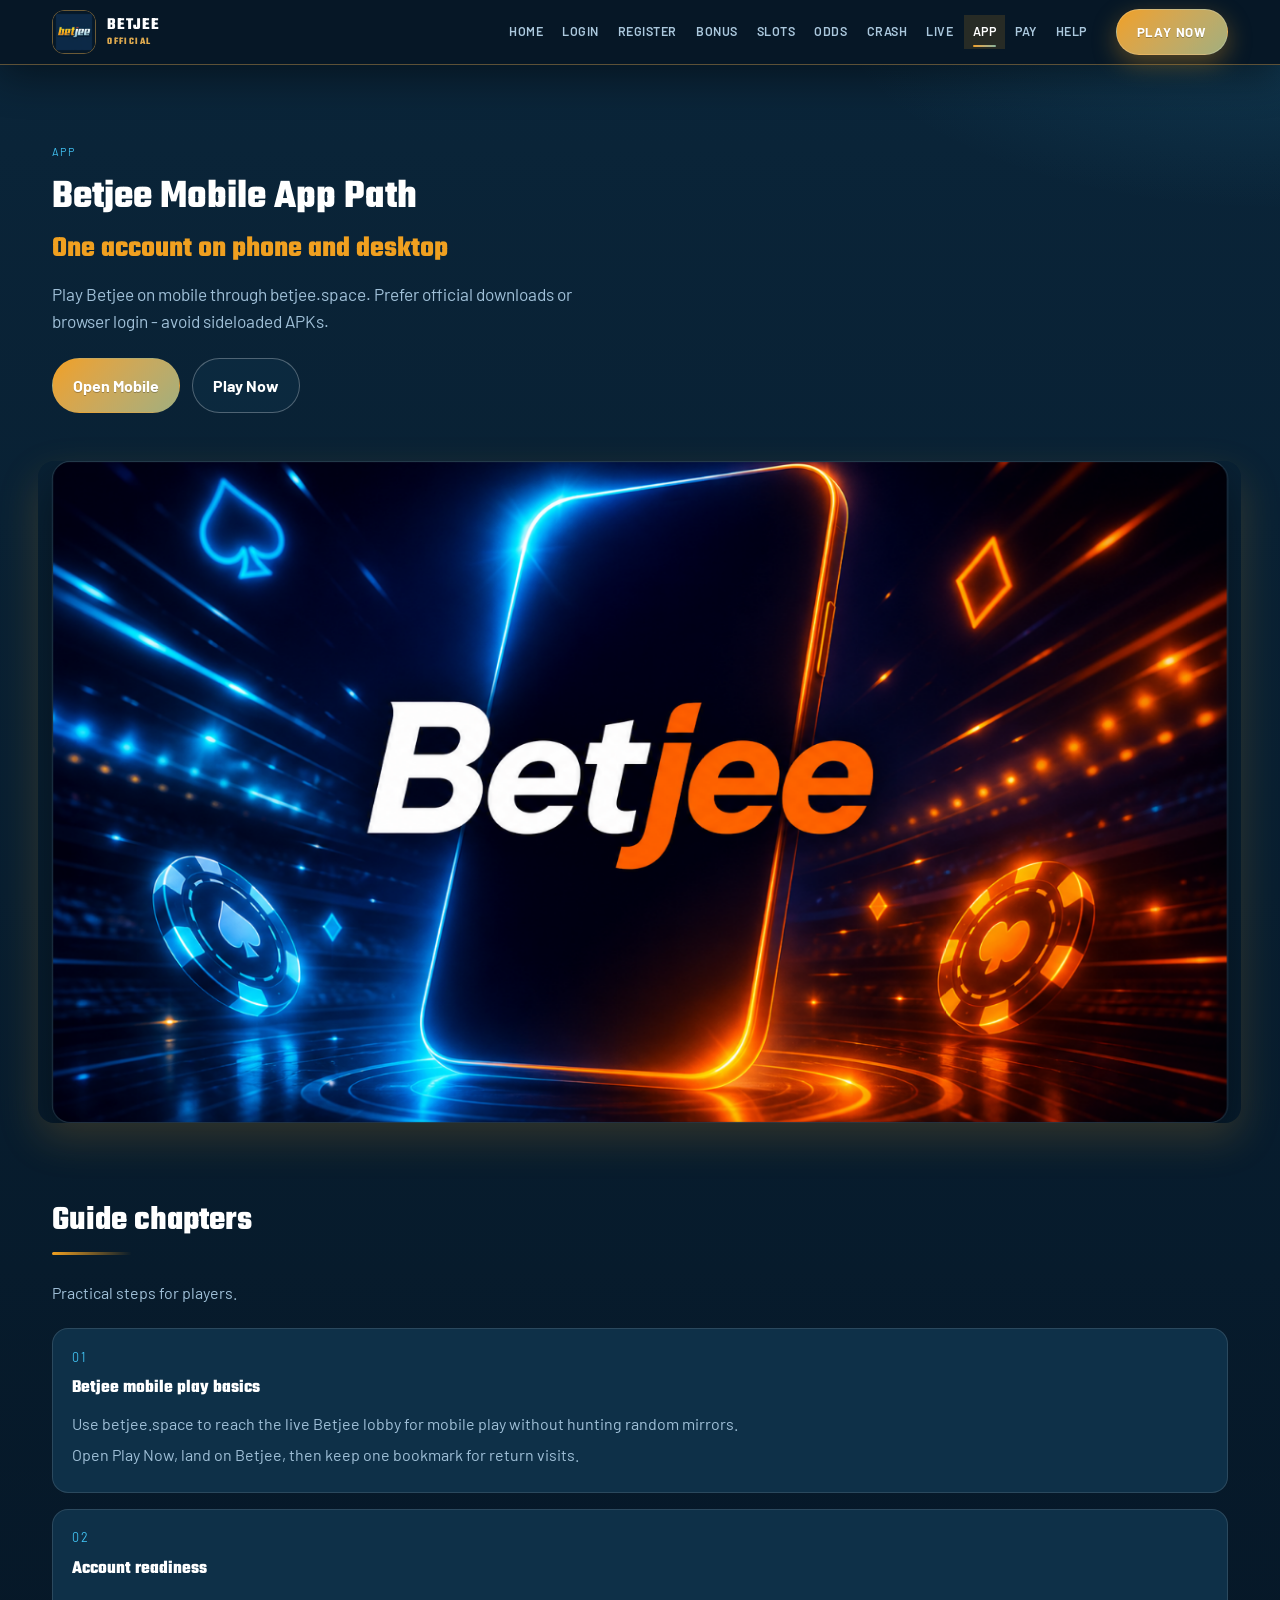
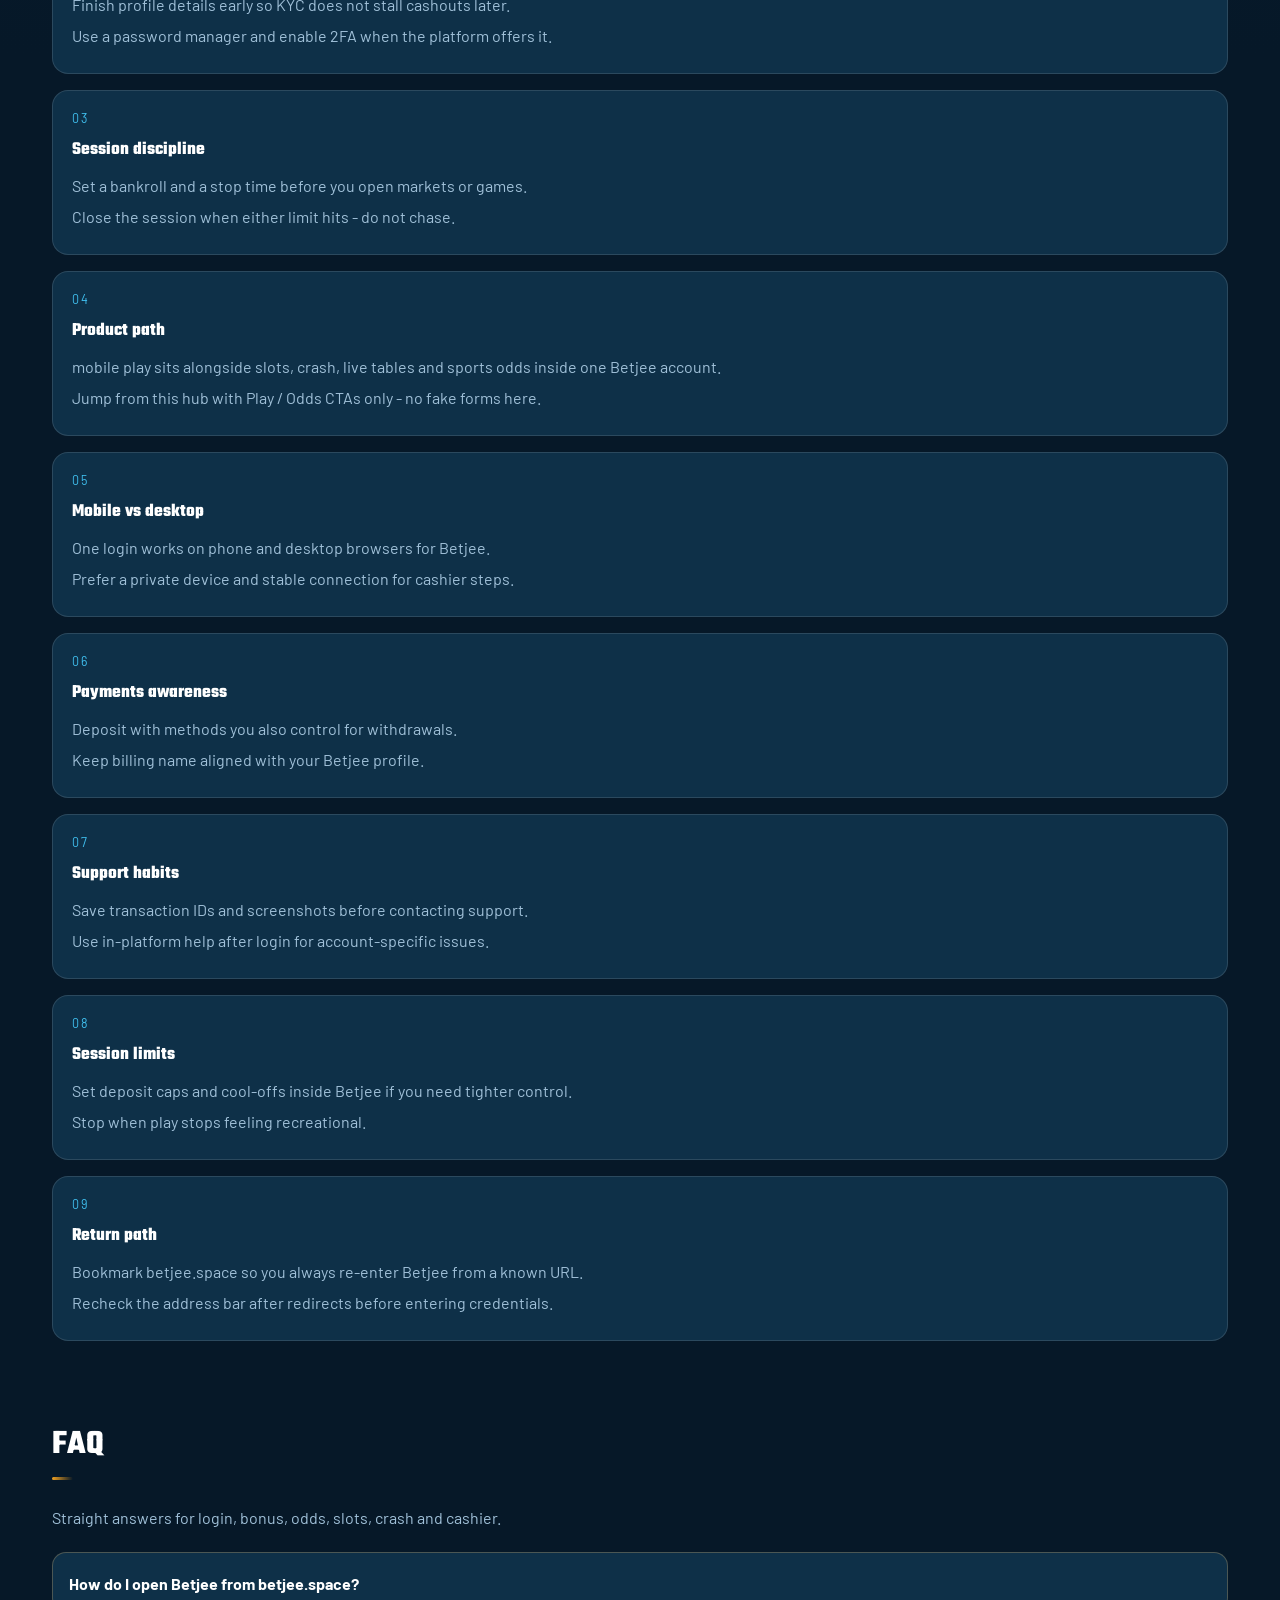
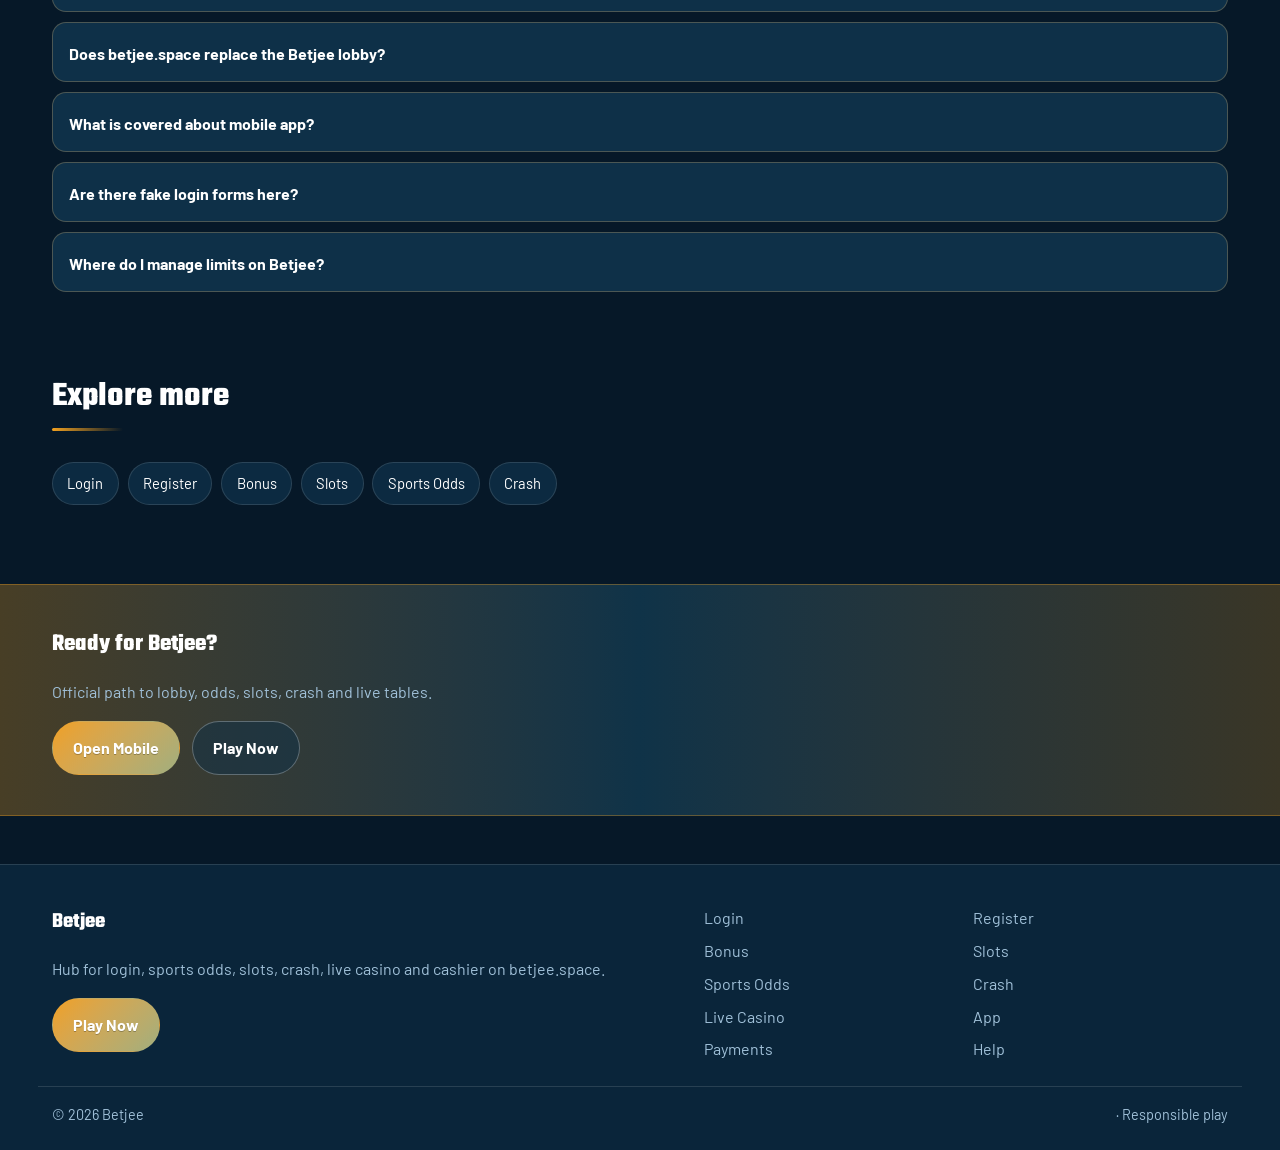
==== commit 450b3931: "Fix logo voids, promo interleave, promo CSS, lang dropdown" ====
--- a/bjee-app.html
+++ b/bjee-app.html
@@ -54,17 +54,6 @@
 
 </div></section>
 <div class="page-cover wrap"><img src="/assets/pages/bjee-app.jpg" alt="App cover" width="1200" height="675" loading="eager"></div>
-<div class="wrap"><a class="promo-fx promo-vip reveal" href="https://martell890.online/bvNtFCG2?sub_id_1=betjee.space" rel="nofollow sponsored noopener" target="_blank">
-<span class="promo-badge">VIP</span>
-<span class="promo-fx-glow" aria-hidden="true"></span>
-<span class="promo-fx-scan" aria-hidden="true"></span>
-<span class="promo-fx-particles" aria-hidden="true"></span>
-<span class="promo-fx-rays" aria-hidden="true"></span>
-<span class="promo-fx-ring" aria-hidden="true"></span>
-<div class="promo-media"><img src="/assets/promo/promo-cashier.jpg" alt="Betjee promo" width="960" height="540" loading="lazy"></div>
-<div class="promo-copy"><span class="promo-kicker">Betjee cashier express</span><div class="promo-title">Deposit, play, withdraw on one account</div><p class="promo-sub">Finish KYC early and use payout methods you control on Betjee.</p></div>
-<span class="promo-cta"><span class="promo-cta-shine" aria-hidden="true"></span><span class="promo-cta-label">Open Betjee cashier</span></span>
-</a></div>
 <section class="chapters wrap"><div class="section-head"><h2>Guide chapters</h2><p class="mute">Practical steps for players.</p></div><div class="chapter-grid"><article class="chapter"><div class="chapter-n">01</div><h3>Betjee mobile play basics</h3><p>Use betjee.space to reach the live Betjee lobby for mobile play without hunting random mirrors.</p><p>Open Play Now, land on Betjee, then keep one bookmark for return visits.</p></article><article class="chapter"><div class="chapter-n">02</div><h3>Account readiness</h3><p>Finish profile details early so KYC does not stall cashouts later.</p><p>Use a password manager and enable 2FA when the platform offers it.</p></article><article class="chapter"><div class="chapter-n">03</div><h3>Session discipline</h3><p>Set a bankroll and a stop time before you open markets or games.</p><p>Close the session when either limit hits - do not chase.</p></article><article class="chapter"><div class="chapter-n">04</div><h3>Product path</h3><p>mobile play sits alongside slots, crash, live tables and sports odds inside one Betjee account.</p><p>Jump from this hub with Play / Odds CTAs only - no fake forms here.</p></article><article class="chapter"><div class="chapter-n">05</div><h3>Mobile vs desktop</h3><p>One login works on phone and desktop browsers for Betjee.</p><p>Prefer a private device and stable connection for cashier steps.</p></article><article class="chapter"><div class="chapter-n">06</div><h3>Payments awareness</h3><p>Deposit with methods you also control for withdrawals.</p><p>Keep billing name aligned with your Betjee profile.</p></article><article class="chapter"><div class="chapter-n">07</div><h3>Support habits</h3><p>Save transaction IDs and screenshots before contacting support.</p><p>Use in-platform help after login for account-specific issues.</p></article><article class="chapter"><div class="chapter-n">08</div><h3>Session limits</h3><p>Set deposit caps and cool-offs inside Betjee if you need tighter control.</p><p>Stop when play stops feeling recreational.</p></article><article class="chapter"><div class="chapter-n">09</div><h3>Return path</h3><p>Bookmark betjee.space so you always re-enter Betjee from a known URL.</p><p>Recheck the address bar after redirects before entering credentials.</p></article></div></section>
 <section class="faq wrap" id="faq"><div class="section-head"><h2>FAQ</h2><p class="mute">Straight answers for login, bonus, odds, slots, crash and cashier.</p></div><div class="faq-list"><details class="faq-item"><summary>How do I open Betjee from betjee.space?</summary><p>Tap Play Now on betjee.space, follow through to the live Betjee site, then complete login or registration there.</p></details><details class="faq-item"><summary>Does betjee.space replace the Betjee lobby?</summary><p>No. betjee.space is an SEO hub for login, bonus path, odds, slots, crash, live casino and cashier. Real games run on Betjee after you continue.</p></details><details class="faq-item"><summary>What is covered about mobile app?</summary><p>This page explains practical mobile app steps for Betjee players: safe entry, product location, session limits and where to continue via Play Now.</p></details><details class="faq-item"><summary>Are there fake login forms here?</summary><p>No. Never enter passwords on the hub. Credentials belong only on the live Betjee site after you leave this page.</p></details><details class="faq-item"><summary>Where do I manage limits on Betjee?</summary><p>Use deposit limits, reality checks and cool-offs inside the logged-in Betjee account tools.</p></details></div></section>
 <section class="related wrap"><div class="section-head"><h2>Explore more</h2></div><div class="chip-row"><a class="chip" href="/bjee-login.html">Login</a><a class="chip" href="/bjee-register.html">Register</a><a class="chip" href="/bjee-bonus.html">Bonus</a><a class="chip" href="/bjee-slots.html">Slots</a><a class="chip" href="/bjee-odds.html">Sports Odds</a><a class="chip" href="/bjee-crash.html">Crash</a></div></section>
--- a/css/styles.css
+++ b/css/styles.css
@@ -343,11 +343,11 @@
   .header-inner{
     grid-template-columns:minmax(0,1fr) auto auto !important;
   }
-  .lang-switch{grid-column:2 !important}
+  /* killed mid lang */
   .nav-toggle{grid-column:3 !important}
   .lang-switch-btn .lang-code{display:none !important}
   .brand-name{font-size:.74rem !important}
-  .promo-media{aspect-ratio:4 / 3 !important}
+  /* killed 4/3 */
   .hero-chips .chip{font-size:.68rem !important;padding:.28rem .5rem !important}
 }
 
@@ -781,3 +781,18 @@
 /* unique hero flight betjee */
 @keyframes heroFloatBj{0%,100%{transform:translate3d(0,0,0)}50%{transform:translate3d(0,-10px,0)}} .hero-stage .hero-img{animation:heroFloatBj 4.15s ease-in-out infinite}
 @media (prefers-reduced-motion:reduce){.hero-stage .hero-img{animation:none!important}}
+/* ===== BATCH13 UI FIX 2026-08-18 ===== */
+.brand-mark{overflow:hidden!important;border-radius:12px!important;width:44px!important;height:44px!important}
+.brand-mark img,.brand img{width:44px!important;height:44px!important;object-fit:cover!important;object-position:center!important;background:var(--bg)!important;border-radius:12px!important}
+.brand-mark::after{inset:-2px!important;border-radius:14px!important}
+.wrap > a.promo-fx, a.promo-fx{display:block!important;position:relative!important;overflow:hidden!important;width:100%!important;margin:.85rem auto!important;padding:0!important;aspect-ratio:32/9!important;border-radius:16px!important;grid-template-columns:none!important}
+.promo-fx .promo-media{position:absolute!important;inset:0!important;width:100%!important;height:100%!important;aspect-ratio:auto!important;margin:0!important;overflow:hidden!important;z-index:0!important}
+.promo-fx .promo-media img{width:100%!important;height:100%!important;object-fit:cover!important;object-position:center center!important;transform:none!important;animation:none!important}
+.promo-fx-rays,.promo-fx-ring{opacity:.12!important}
+@media (max-width:720px){.wrap > a.promo-fx, a.promo-fx{aspect-ratio:16/9!important}}
+.header-bar,.header-inner{display:grid!important;grid-template-columns:auto minmax(0,1fr) auto!important;align-items:center!important;position:relative!important}
+.header-actions{display:inline-flex!important;align-items:center!important;gap:.45rem!important;grid-column:3!important;grid-row:1!important;justify-self:end!important;position:relative!important;z-index:120!important}
+.lang-switch{position:relative!important;z-index:200!important;grid-column:unset!important;margin:0!important;flex:0 0 auto!important}
+.lang-switch-panel{position:absolute!important;top:calc(100% + 6px)!important;right:0!important;left:auto!important;transform:none!important;inset:auto!important;z-index:250!important;min-width:14rem!important;max-height:min(70vh,22rem)!important}
+@media (max-width:1099px){.header-bar,.header-inner{grid-template-columns:minmax(0,1fr) auto!important}.header-actions{grid-column:2!important}.lang-switch{grid-column:unset!important}.nav-toggle{grid-column:unset!important}}
+
--- a/css/i18n.css
+++ b/css/i18n.css
@@ -0,0 +1,55 @@
+/* Language switcher — compact dropdown with flags (ship blocker) */
+.lang-switch{position:relative;z-index:80;flex:0 0 auto;margin-left:.35rem;align-self:center}
+.lang-switch-btn{
+  display:inline-flex;align-items:center;gap:.42rem;
+  padding:.42rem .72rem;border-radius:999px;cursor:pointer;
+  border:1px solid color-mix(in srgb,var(--accent) 40%,var(--line));
+  background:color-mix(in srgb,var(--surface) 85%,var(--accent));
+  color:var(--text);font-size:.78rem;font-weight:800;letter-spacing:.02em;
+  text-transform:none!important;
+  transition:border-color .25s,box-shadow .25s,transform .25s;
+}
+.lang-switch-btn:hover,.lang-switch.is-open .lang-switch-btn{
+  border-color:var(--accent);
+  box-shadow:0 0 0 1px color-mix(in srgb,var(--accent) 35%,transparent),0 10px 24px color-mix(in srgb,var(--accent) 25%,transparent);
+}
+.lang-flag-img{
+  width:22px;height:16px;object-fit:cover;border-radius:3px;flex:0 0 auto;
+  box-shadow:0 0 0 1px rgba(255,255,255,.22),0 2px 6px rgba(0,0,0,.35);
+  display:block;
+}
+.lang-switch-btn .lang-code,.lang-option .lang-code{
+  font-size:.68rem;font-weight:900;letter-spacing:.06em;opacity:.75;min-width:1.5rem;
+}
+.lang-switch-btn .lang-name{white-space:nowrap}
+.lang-switch-panel{
+  position:absolute!important;top:calc(100% + .45rem)!important;right:0!important;left:auto!important;
+  min-width:14rem;width:max-content;max-width:min(18rem,92vw);
+  padding:.45rem;border-radius:14px;
+  background:color-mix(in srgb,var(--surface) 96%,#000);
+  border:1px solid color-mix(in srgb,var(--accent) 35%,var(--line));
+  box-shadow:0 18px 40px rgba(0,0,0,.5);
+  display:none!important;
+  max-height:min(70vh,22rem);overflow:auto;
+  flex-direction:column;grid-auto-flow:row;
+  z-index:90;
+}
+.lang-switch.is-open .lang-switch-panel{display:grid!important;gap:.2rem}
+.lang-option{
+  display:flex!important;align-items:center;gap:.55rem;width:100%;text-align:left;
+  padding:.55rem .65rem;border:0;border-radius:10px;cursor:pointer;
+  background:transparent;color:var(--text);font-size:.86rem;font-weight:650;
+  white-space:nowrap;
+}
+.lang-option:hover,.lang-option.is-active{background:color-mix(in srgb,var(--accent) 18%,transparent)}
+.lang-option.is-active{color:var(--accent);outline:1px solid color-mix(in srgb,var(--accent) 45%,transparent)}
+@media (max-width:1099px){
+  .lang-switch{order:3;margin-left:.25rem}
+  .lang-switch-btn .lang-name{display:none}
+  .lang-switch-panel{right:0;left:auto}
+}
+/* batch13 lang panel lock */
+.lang-switch{position:relative!important;z-index:200!important}
+.lang-switch-panel{position:absolute!important;top:calc(100% + 6px)!important;right:0!important;left:auto!important;transform:none!important;inset:auto 0 auto auto!important;z-index:250!important;display:none!important}
+.lang-switch.is-open .lang-switch-panel{display:grid!important}
+
